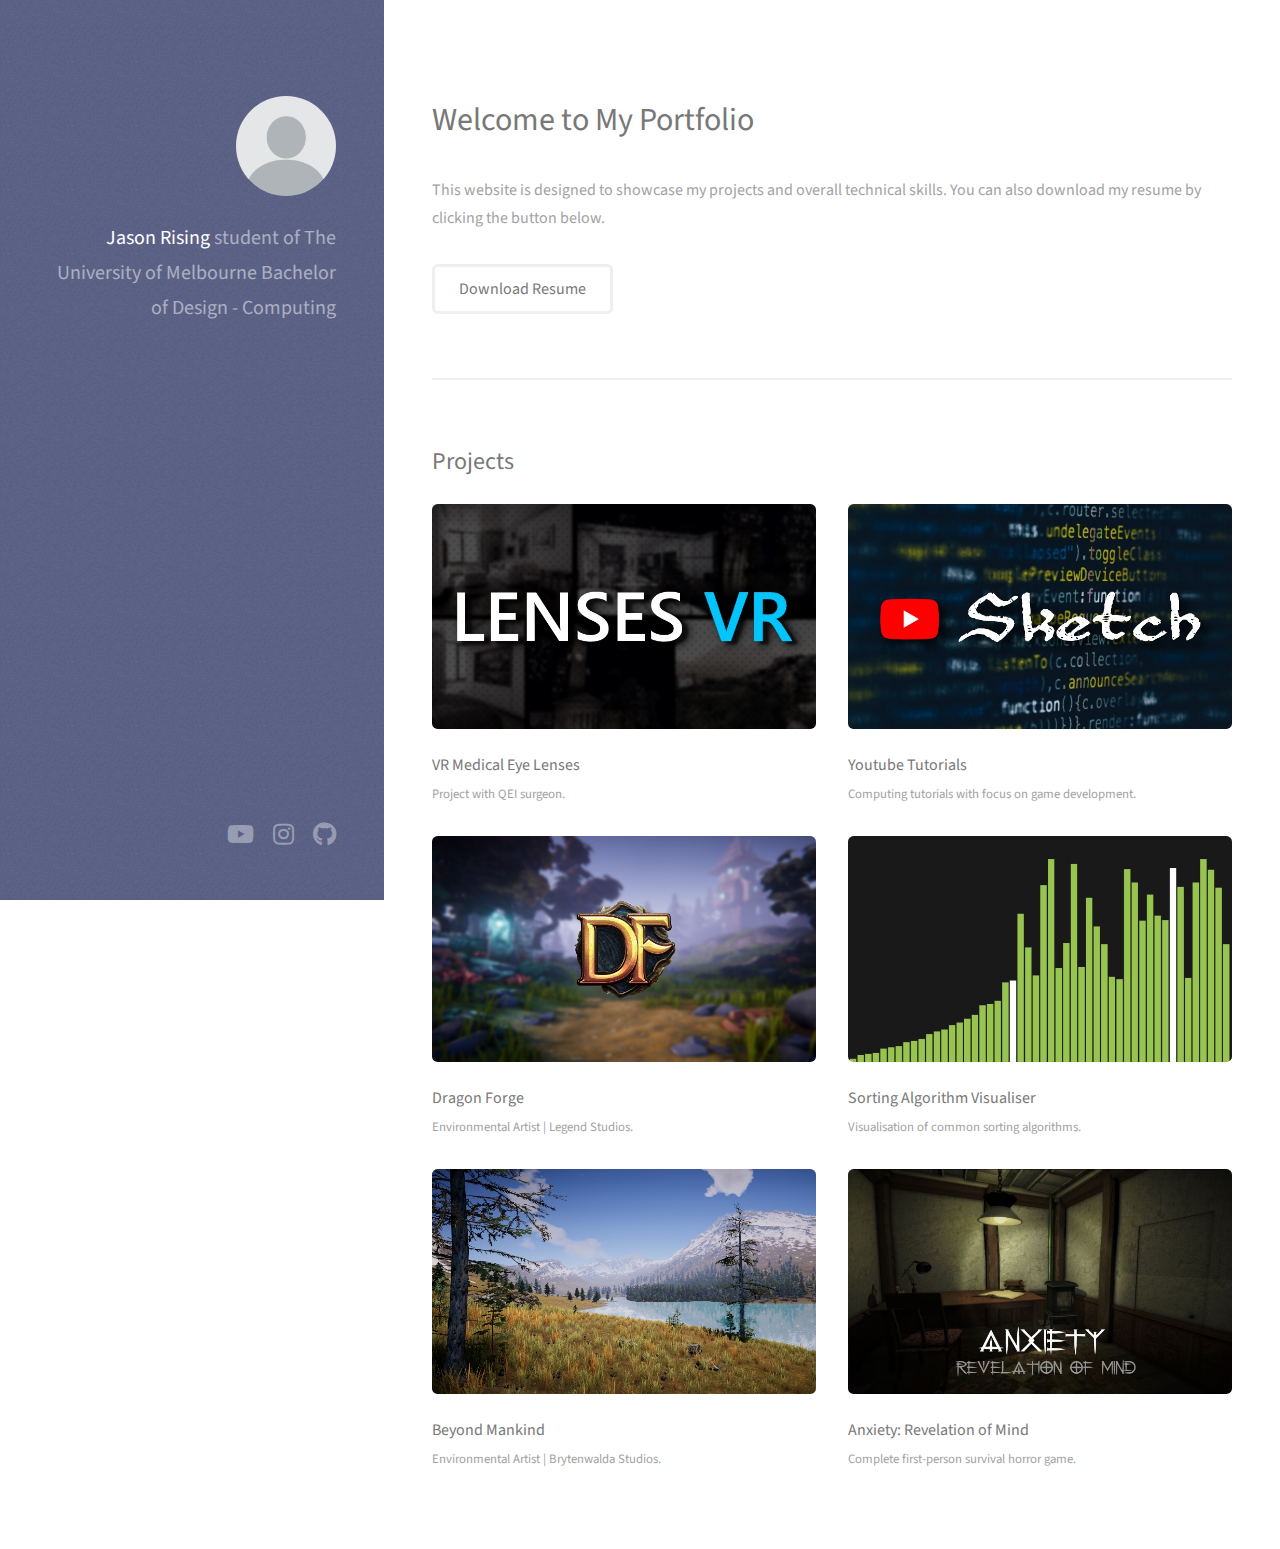
==== index.html @ ed51b679 "first commit" ====
<!DOCTYPE HTML>
<html>
	<head>
		<title>Jason Rising | Home</title>
		<link rel="icon" href="images/icon.png">
		<meta charset="utf-8" />
		<meta name="viewport" content="width=device-width, initial-scale=1, user-scalable=no" />
		<meta name="theme-color" content="#77829e" />
		<link rel="stylesheet" href="assets/css/main.css" />
	</head>
	<body class="is-preload">

		<!-- Header -->
			<header id="header">
				<div class="inner">
					<a href="#" class="image avatar"><img src="images/profile.png" alt="" /></a>
					<h1><strong>Jason Rising</strong> student of<br />
					The University of Melbourne<br />
					Bachelor of Design - Computing</h1>
				</div>
			</header>

		<!-- Main -->
			<div id="main">

				<!-- One -->
					<section id="one">
						<header class="major">
							<h2>Welcome to My Portfolio</h2>
						</header>
						<p>This website is designed to showcase my projects and overall technical skills. You can also download my resume by clicking the button below.</p>
						<ul class="actions">
							<li><a href="#" class="button">Download Resume</a></li>
						</ul>
					</section>

				<!-- Two -->
					<section id="two">
						<h2>Projects</h2>
						<div class="row">
							<article class="col-6 col-12-xsmall work-item">
								<a href="project_vr.html" class="image fit thumb"><img src="images/projects/lenes_vr.jpg" alt="" /></a>
								<h3>VR Medical Eye Lenses</h3>
								<p>Project with QEI surgeon.</p>
							</article>
							<article class="col-6 col-12-xsmall work-item">
								<a href="project_yt.html" class="image fit thumb"><img src="images/projects/yt.jpg" alt="" /></a>
								<h3>Youtube Tutorials</h3>
								<p>Computing tutorials with focus on game development.</p>
							</article>
							<article class="col-6 col-12-xsmall work-item">
								<a href="project_dragonforge.html" class="image fit thumb"><img src="images/projects/dragonForge.jpg" alt="" /></a>
								<h3>Dragon Forge</h3>
								<p>Environmental Artist | Legend Studios.</p>
							</article>
							<article class="col-6 col-12-xsmall work-item">
								<a href="index.html" class="image fit thumb"><img src="images/projects/algorithm_visualisation.jpg" alt="" /></a>
								<h3>Sorting Algorithm Visualiser</h3>
								<p>Visualisation of common sorting algorithms.</p>
							</article>
							<article class="col-6 col-12-xsmall work-item">
								<a href="project_beyondMankind.html" class="image fit thumb"><img src="images/projects/brytenwalda.jpg" alt="" /></a>
								<h3>Beyond Mankind</h3>
								<p>Environmental Artist | Brytenwalda Studios.</p>
							</article>
							<article class="col-6 col-12-xsmall work-item">
								<a href="project_anxiety_game.html" class="image fit thumb"><img src="images/projects/anxiey_game.jpg" alt="" /></a>
								<h3>Anxiety: Revelation of Mind</h3>
								<p>Complete first-person survival horror game.</p>
							</article>
						</div>
					</section>
			</div>

		<!-- Footer -->
			<footer id="footer">
				<div class="inner">
					<ul class="icons">
						<li><a href="https://www.youtube.com/channel/UCGpHnJ3Er16l4urR01OXAkg" class="icon brands fa-youtube"><span class="label">Youtube</span></a></li>
						<li><a href="https://www.instagram.com/sketch343/?hl=en" class="icon brands fa-instagram"><span class="label">Instagram</span></a></li>
						<li><a href="https://github.com/Jason-Rising" class="icon brands fa-github"><span class="label">GitHub</span></a></li>
					</ul>
				</div>
			</footer>

		<!-- Scripts -->
			<script src="assets/js/jquery.min.js"></script>
			<script src="assets/js/jquery.poptrox.min.js"></script>
			<script src="assets/js/browser.min.js"></script>
			<script src="assets/js/breakpoints.min.js"></script>
			<script src="assets/js/util.js"></script>
			<script src="assets/js/main.js"></script>

	</body>
</html>
---- assets/css/main.css ----
@import url("fontawesome-all.min.css");
@import url("https://fonts.googleapis.com/css?family=Source+Sans+Pro:400,400italic");

/*
	Strata by HTML5 UP
	html5up.net | @ajlkn
	Free for personal and commercial use under the CCA 3.0 license (html5up.net/license)
*/

html, body, div, span, applet, object,
iframe, h1, h2, h3, h4, h5, h6, p, blockquote,
pre, a, abbr, acronym, address, big, cite,
code, del, dfn, em, img, ins, kbd, q, s, samp,
small, strike, strong, sub, sup, tt, var, b,
u, i, center, dl, dt, dd, ol, ul, li, fieldset,
form, label, legend, table, caption, tbody,
tfoot, thead, tr, th, td, article, aside,
canvas, details, embed, figure, figcaption,
footer, header, hgroup, menu, nav, output, ruby,
section, summary, time, mark, audio, video {
	margin: 0;
	padding: 0;
	border: 0;
	font-size: 100%;
	font: inherit;
	vertical-align: baseline;}

article, aside, details, figcaption, figure,
footer, header, hgroup, menu, nav, section {
	display: block;}

body {
	line-height: 1;
}

ol, ul {
	list-style: none;
}

blockquote, q {
	quotes: none;
}

	blockquote:before, blockquote:after, q:before, q:after {
		content: '';
		content: none;
	}

table {
	border-collapse: collapse;
	border-spacing: 0;
}

body {
	-webkit-text-size-adjust: none;
}

mark {
	background-color: transparent;
	color: inherit;
}

input::-moz-focus-inner {
	border: 0;
	padding: 0;
}

input, select, textarea {
	-moz-appearance: none;
	-webkit-appearance: none;
	-ms-appearance: none;
	appearance: none;
}

/* Basic */

	html {
		box-sizing: border-box;
	}

	*, *:before, *:after {
		box-sizing: inherit;
	}

	body {
		background: #fff;
	}

		body.is-preload *, body.is-preload *:before, body.is-preload *:after {
			-moz-animation: none !important;
			-webkit-animation: none !important;
			-ms-animation: none !important;
			animation: none !important;
			-moz-transition: none !important;
			-webkit-transition: none !important;
			-ms-transition: none !important;
			transition: none !important;
		}

	body, input, select, textarea {
		color: #a2a2a2;
		font-family: "Source Sans Pro", Helvetica, sans-serif;
		font-size: 16pt;
		font-weight: 400;
		line-height: 1.75em;
	}

	a {
		-moz-transition: color 0.2s ease-in-out, border-color 0.2s ease-in-out;
		-webkit-transition: color 0.2s ease-in-out, border-color 0.2s ease-in-out;
		-ms-transition: color 0.2s ease-in-out, border-color 0.2s ease-in-out;
		transition: color 0.2s ease-in-out, border-color 0.2s ease-in-out;
		border-bottom: dotted 1px;
		color: #49bf9d;
		text-decoration: none;
	}

		a:hover {
			border-bottom-color: transparent;
			color: #49bf9d !important;
			text-decoration: none;
		}

	strong, b {
		color: #787878;
		font-weight: 400;
	}

	em, i {
		font-style: italic;
	}

	p {
		margin: 0 0 2em 0;
	}

	h1, h2, h3, h4, h5, h6 {
		color: #787878;
		font-weight: 400;
		line-height: 1em;
		margin: 0 0 1em 0;
	}

		h1 a, h2 a, h3 a, h4 a, h5 a, h6 a {
			color: inherit;
			text-decoration: none;
		}

	h1 {
		font-size: 2em;
		line-height: 1.5em;
	}

	h2 {
		font-size: 1.5em;
		line-height: 1.5em;
	}

	h3 {
		font-size: 1.25em;
		line-height: 1.5em;
	}

	h4 {
		font-size: 1.1em;
		line-height: 1.5em;
	}

	h5 {
		font-size: 0.9em;
		line-height: 1.5em;
	}

	h6 {
		font-size: 0.7em;
		line-height: 1.5em;
	}

	sub {
		font-size: 0.8em;
		position: relative;
		top: 0.5em;
	}

	sup {
		font-size: 0.8em;
		position: relative;
		top: -0.5em;
	}

	hr {
		border: 0;
		border-bottom: solid 2px #efefef;
		margin: 2em 0;
	}

		hr.major {
			margin: 3em 0;
		}

	blockquote {
		border-left: solid 6px #efefef;
		font-style: italic;
		margin: 0 0 2em 0;
		padding: 0.5em 0 0.5em 1.5em;
	}

	code {
		background: #f7f7f7;
		border-radius: 0.35em;
		border: solid 2px #efefef;
		font-family: "Courier New", monospace;
		font-size: 0.9em;
		margin: 0 0.25em;
		padding: 0.25em 0.65em;
	}

	pre {
		-webkit-overflow-scrolling: touch;
		font-family: "Courier New", monospace;
		font-size: 0.9em;
		margin: 0 0 2em 0;
	}

		pre code {
			display: block;
			line-height: 1.75em;
			padding: 1em 1.5em;
			overflow-x: auto;
		}

	.align-left {
		text-align: left;
	}

	.align-center {
		text-align: center;
	}

	.align-right {
		text-align: right;
	}

/* Container */

	.container {
		margin: 0 auto;
		max-width: calc(100% - 4em);
		width: 100%;
	}

		.container.xsmall {
			width: 25%;
		}

		.container.small {
			width: 50%;
		}

		.container.medium {
			width: 75%;
		}

		.container.large {
			width: 125%;
		}

		.container.xlarge {
			width: 150%;
		}

		.container.max {
			width: 100%;
		}

		@media screen and (max-width: 980px) {

			.container {
				width: 100% !important;
				max-width: 100% !important;
			}

		}

		@media screen and (max-width: 480px) {

			.container {
				max-width: calc(100% - 3em);
			}

		}

/* Row */

	.row {
		display: flex;
		flex-wrap: wrap;
		box-sizing: border-box;
		align-items: stretch;
	}

		.row > * {
			box-sizing: border-box;
		}

		.row.gtr-uniform > * > :last-child {
			margin-bottom: 0;
		}

		.row.aln-left {
			justify-content: flex-start;
		}

		.row.aln-center {
			justify-content: center;
		}

		.row.aln-right {
			justify-content: flex-end;
		}

		.row.aln-top {
			align-items: flex-start;
		}

		.row.aln-middle {
			align-items: center;
		}

		.row.aln-bottom {
			align-items: flex-end;
		}

		.row > .imp {
			order: -1;
		}

		.row > .col-1 {
			width: 8.33333%;
		}

		.row > .off-1 {
			margin-left: 8.33333%;
		}

		.row > .col-2 {
			width: 16.66667%;
		}

		.row > .off-2 {
			margin-left: 16.66667%;
		}

		.row > .col-3 {
			width: 25%;
		}

		.row > .off-3 {
			margin-left: 25%;
		}

		.row > .col-4 {
			width: 33.33333%;
		}

		.row > .off-4 {
			margin-left: 33.33333%;
		}

		.row > .col-5 {
			width: 41.66667%;
		}

		.row > .off-5 {
			margin-left: 41.66667%;
		}

		.row > .col-6 {
			width: 50%;
		}

		.row > .off-6 {
			margin-left: 50%;
		}

		.row > .col-7 {
			width: 58.33333%;
		}

		.row > .off-7 {
			margin-left: 58.33333%;
		}

		.row > .col-8 {
			width: 66.66667%;
		}

		.row > .off-8 {
			margin-left: 66.66667%;
		}

		.row > .col-9 {
			width: 75%;
		}

		.row > .off-9 {
			margin-left: 75%;
		}

		.row > .col-10 {
			width: 83.33333%;
		}

		.row > .off-10 {
			margin-left: 83.33333%;
		}

		.row > .col-11 {
			width: 91.66667%;
		}

		.row > .off-11 {
			margin-left: 91.66667%;
		}

		.row > .col-12 {
			width: 100%;
		}

		.row > .off-12 {
			margin-left: 100%;
		}

		.row.gtr-0 {
			margin-top: 0;
			margin-left: 0em;
		}

			.row.gtr-0 > * {
				padding: 0 0 0 0em;
			}

			.row.gtr-0.gtr-uniform {
				margin-top: 0em;
			}

				.row.gtr-0.gtr-uniform > * {
					padding-top: 0em;
				}

		.row.gtr-25 {
			margin-top: 0;
			margin-left: -0.625em;
		}

			.row.gtr-25 > * {
				padding: 0 0 0 0.625em;
			}

			.row.gtr-25.gtr-uniform {
				margin-top: -0.625em;
			}

				.row.gtr-25.gtr-uniform > * {
					padding-top: 0.625em;
				}

		.row.gtr-50 {
			margin-top: 0;
			margin-left: -1.25em;
		}

			.row.gtr-50 > * {
				padding: 0 0 0 1.25em;
			}

			.row.gtr-50.gtr-uniform {
				margin-top: -1.25em;
			}

				.row.gtr-50.gtr-uniform > * {
					padding-top: 1.25em;
				}

		.row {
			margin-top: 0;
			margin-left: -2.5em;
		}

			.row > * {
				padding: 0 0 0 2.5em;
			}

			.row.gtr-uniform {
				margin-top: -2.5em;
			}

				.row.gtr-uniform > * {
					padding-top: 2.5em;
				}

		.row.gtr-150 {
			margin-top: 0;
			margin-left: -3.75em;
		}

			.row.gtr-150 > * {
				padding: 0 0 0 3.75em;
			}

			.row.gtr-150.gtr-uniform {
				margin-top: -3.75em;
			}

				.row.gtr-150.gtr-uniform > * {
					padding-top: 3.75em;
				}

		.row.gtr-200 {
			margin-top: 0;
			margin-left: -5em;
		}

			.row.gtr-200 > * {
				padding: 0 0 0 5em;
			}

			.row.gtr-200.gtr-uniform {
				margin-top: -5em;
			}

				.row.gtr-200.gtr-uniform > * {
					padding-top: 5em;
				}

		@media screen and (max-width: 1800px) {

			.row {
				display: flex;
				flex-wrap: wrap;
				box-sizing: border-box;
				align-items: stretch;
			}

				.row > * {
					box-sizing: border-box;
				}

				.row.gtr-uniform > * > :last-child {
					margin-bottom: 0;
				}

				.row.aln-left {
					justify-content: flex-start;
				}

				.row.aln-center {
					justify-content: center;
				}

				.row.aln-right {
					justify-content: flex-end;
				}

				.row.aln-top {
					align-items: flex-start;
				}

				.row.aln-middle {
					align-items: center;
				}

				.row.aln-bottom {
					align-items: flex-end;
				}

				.row > .imp-xlarge {
					order: -1;
				}

				.row > .col-1-xlarge {
					width: 8.33333%;
				}

				.row > .off-1-xlarge {
					margin-left: 8.33333%;
				}

				.row > .col-2-xlarge {
					width: 16.66667%;
				}

				.row > .off-2-xlarge {
					margin-left: 16.66667%;
				}

				.row > .col-3-xlarge {
					width: 25%;
				}

				.row > .off-3-xlarge {
					margin-left: 25%;
				}

				.row > .col-4-xlarge {
					width: 33.33333%;
				}

				.row > .off-4-xlarge {
					margin-left: 33.33333%;
				}

				.row > .col-5-xlarge {
					width: 41.66667%;
				}

				.row > .off-5-xlarge {
					margin-left: 41.66667%;
				}

				.row > .col-6-xlarge {
					width: 50%;
				}

				.row > .off-6-xlarge {
					margin-left: 50%;
				}

				.row > .col-7-xlarge {
					width: 58.33333%;
				}

				.row > .off-7-xlarge {
					margin-left: 58.33333%;
				}

				.row > .col-8-xlarge {
					width: 66.66667%;
				}

				.row > .off-8-xlarge {
					margin-left: 66.66667%;
				}

				.row > .col-9-xlarge {
					width: 75%;
				}

				.row > .off-9-xlarge {
					margin-left: 75%;
				}

				.row > .col-10-xlarge {
					width: 83.33333%;
				}

				.row > .off-10-xlarge {
					margin-left: 83.33333%;
				}

				.row > .col-11-xlarge {
					width: 91.66667%;
				}

				.row > .off-11-xlarge {
					margin-left: 91.66667%;
				}

				.row > .col-12-xlarge {
					width: 100%;
				}

				.row > .off-12-xlarge {
					margin-left: 100%;
				}

				.row.gtr-0 {
					margin-top: 0;
					margin-left: 0em;
				}

					.row.gtr-0 > * {
						padding: 0 0 0 0em;
					}

					.row.gtr-0.gtr-uniform {
						margin-top: 0em;
					}

						.row.gtr-0.gtr-uniform > * {
							padding-top: 0em;
						}

				.row.gtr-25 {
					margin-top: 0;
					margin-left: -0.625em;
				}

					.row.gtr-25 > * {
						padding: 0 0 0 0.625em;
					}

					.row.gtr-25.gtr-uniform {
						margin-top: -0.625em;
					}

						.row.gtr-25.gtr-uniform > * {
							padding-top: 0.625em;
						}

				.row.gtr-50 {
					margin-top: 0;
					margin-left: -1.25em;
				}

					.row.gtr-50 > * {
						padding: 0 0 0 1.25em;
					}

					.row.gtr-50.gtr-uniform {
						margin-top: -1.25em;
					}

						.row.gtr-50.gtr-uniform > * {
							padding-top: 1.25em;
						}

				.row {
					margin-top: 0;
					margin-left: -2.5em;
				}

					.row > * {
						padding: 0 0 0 2.5em;
					}

					.row.gtr-uniform {
						margin-top: -2.5em;
					}

						.row.gtr-uniform > * {
							padding-top: 2.5em;
						}

				.row.gtr-150 {
					margin-top: 0;
					margin-left: -3.75em;
				}

					.row.gtr-150 > * {
						padding: 0 0 0 3.75em;
					}

					.row.gtr-150.gtr-uniform {
						margin-top: -3.75em;
					}

						.row.gtr-150.gtr-uniform > * {
							padding-top: 3.75em;
						}

				.row.gtr-200 {
					margin-top: 0;
					margin-left: -5em;
				}

					.row.gtr-200 > * {
						padding: 0 0 0 5em;
					}

					.row.gtr-200.gtr-uniform {
						margin-top: -5em;
					}

						.row.gtr-200.gtr-uniform > * {
							padding-top: 5em;
						}

		}

		@media screen and (max-width: 1280px) {

			.row {
				display: flex;
				flex-wrap: wrap;
				box-sizing: border-box;
				align-items: stretch;
			}

				.row > * {
					box-sizing: border-box;
				}

				.row.gtr-uniform > * > :last-child {
					margin-bottom: 0;
				}

				.row.aln-left {
					justify-content: flex-start;
				}

				.row.aln-center {
					justify-content: center;
				}

				.row.aln-right {
					justify-content: flex-end;
				}

				.row.aln-top {
					align-items: flex-start;
				}

				.row.aln-middle {
					align-items: center;
				}

				.row.aln-bottom {
					align-items: flex-end;
				}

				.row > .imp-large {
					order: -1;
				}

				.row > .col-1-large {
					width: 8.33333%;
				}

				.row > .off-1-large {
					margin-left: 8.33333%;
				}

				.row > .col-2-large {
					width: 16.66667%;
				}

				.row > .off-2-large {
					margin-left: 16.66667%;
				}

				.row > .col-3-large {
					width: 25%;
				}

				.row > .off-3-large {
					margin-left: 25%;
				}

				.row > .col-4-large {
					width: 33.33333%;
				}

				.row > .off-4-large {
					margin-left: 33.33333%;
				}

				.row > .col-5-large {
					width: 41.66667%;
				}

				.row > .off-5-large {
					margin-left: 41.66667%;
				}

				.row > .col-6-large {
					width: 50%;
				}

				.row > .off-6-large {
					margin-left: 50%;
				}

				.row > .col-7-large {
					width: 58.33333%;
				}

				.row > .off-7-large {
					margin-left: 58.33333%;
				}

				.row > .col-8-large {
					width: 66.66667%;
				}

				.row > .off-8-large {
					margin-left: 66.66667%;
				}

				.row > .col-9-large {
					width: 75%;
				}

				.row > .off-9-large {
					margin-left: 75%;
				}

				.row > .col-10-large {
					width: 83.33333%;
				}

				.row > .off-10-large {
					margin-left: 83.33333%;
				}

				.row > .col-11-large {
					width: 91.66667%;
				}

				.row > .off-11-large {
					margin-left: 91.66667%;
				}

				.row > .col-12-large {
					width: 100%;
				}

				.row > .off-12-large {
					margin-left: 100%;
				}

				.row.gtr-0 {
					margin-top: 0;
					margin-left: 0em;
				}

					.row.gtr-0 > * {
						padding: 0 0 0 0em;
					}

					.row.gtr-0.gtr-uniform {
						margin-top: 0em;
					}

						.row.gtr-0.gtr-uniform > * {
							padding-top: 0em;
						}

				.row.gtr-25 {
					margin-top: 0;
					margin-left: -0.5em;
				}

					.row.gtr-25 > * {
						padding: 0 0 0 0.5em;
					}

					.row.gtr-25.gtr-uniform {
						margin-top: -0.5em;
					}

						.row.gtr-25.gtr-uniform > * {
							padding-top: 0.5em;
						}

				.row.gtr-50 {
					margin-top: 0;
					margin-left: -1em;
				}

					.row.gtr-50 > * {
						padding: 0 0 0 1em;
					}

					.row.gtr-50.gtr-uniform {
						margin-top: -1em;
					}

						.row.gtr-50.gtr-uniform > * {
							padding-top: 1em;
						}

				.row {
					margin-top: 0;
					margin-left: -2em;
				}

					.row > * {
						padding: 0 0 0 2em;
					}

					.row.gtr-uniform {
						margin-top: -2em;
					}

						.row.gtr-uniform > * {
							padding-top: 2em;
						}

				.row.gtr-150 {
					margin-top: 0;
					margin-left: -3em;
				}

					.row.gtr-150 > * {
						padding: 0 0 0 3em;
					}

					.row.gtr-150.gtr-uniform {
						margin-top: -3em;
					}

						.row.gtr-150.gtr-uniform > * {
							padding-top: 3em;
						}

				.row.gtr-200 {
					margin-top: 0;
					margin-left: -4em;
				}

					.row.gtr-200 > * {
						padding: 0 0 0 4em;
					}

					.row.gtr-200.gtr-uniform {
						margin-top: -4em;
					}

						.row.gtr-200.gtr-uniform > * {
							padding-top: 4em;
						}

		}

		@media screen and (max-width: 980px) {

			.row {
				display: flex;
				flex-wrap: wrap;
				box-sizing: border-box;
				align-items: stretch;
			}

				.row > * {
					box-sizing: border-box;
				}

				.row.gtr-uniform > * > :last-child {
					margin-bottom: 0;
				}

				.row.aln-left {
					justify-content: flex-start;
				}

				.row.aln-center {
					justify-content: center;
				}

				.row.aln-right {
					justify-content: flex-end;
				}

				.row.aln-top {
					align-items: flex-start;
				}

				.row.aln-middle {
					align-items: center;
				}

				.row.aln-bottom {
					align-items: flex-end;
				}

				.row > .imp-medium {
					order: -1;
				}

				.row > .col-1-medium {
					width: 8.33333%;
				}

				.row > .off-1-medium {
					margin-left: 8.33333%;
				}

				.row > .col-2-medium {
					width: 16.66667%;
				}

				.row > .off-2-medium {
					margin-left: 16.66667%;
				}

				.row > .col-3-medium {
					width: 25%;
				}

				.row > .off-3-medium {
					margin-left: 25%;
				}

				.row > .col-4-medium {
					width: 33.33333%;
				}

				.row > .off-4-medium {
					margin-left: 33.33333%;
				}

				.row > .col-5-medium {
					width: 41.66667%;
				}

				.row > .off-5-medium {
					margin-left: 41.66667%;
				}

				.row > .col-6-medium {
					width: 50%;
				}

				.row > .off-6-medium {
					margin-left: 50%;
				}

				.row > .col-7-medium {
					width: 58.33333%;
				}

				.row > .off-7-medium {
					margin-left: 58.33333%;
				}

				.row > .col-8-medium {
					width: 66.66667%;
				}

				.row > .off-8-medium {
					margin-left: 66.66667%;
				}

				.row > .col-9-medium {
					width: 75%;
				}

				.row > .off-9-medium {
					margin-left: 75%;
				}

				.row > .col-10-medium {
					width: 83.33333%;
				}

				.row > .off-10-medium {
					margin-left: 83.33333%;
				}

				.row > .col-11-medium {
					width: 91.66667%;
				}

				.row > .off-11-medium {
					margin-left: 91.66667%;
				}

				.row > .col-12-medium {
					width: 100%;
				}

				.row > .off-12-medium {
					margin-left: 100%;
				}

				.row.gtr-0 {
					margin-top: 0;
					margin-left: 0em;
				}

					.row.gtr-0 > * {
						padding: 0 0 0 0em;
					}

					.row.gtr-0.gtr-uniform {
						margin-top: 0em;
					}

						.row.gtr-0.gtr-uniform > * {
							padding-top: 0em;
						}

				.row.gtr-25 {
					margin-top: 0;
					margin-left: -0.5em;
				}

					.row.gtr-25 > * {
						padding: 0 0 0 0.5em;
					}

					.row.gtr-25.gtr-uniform {
						margin-top: -0.5em;
					}

						.row.gtr-25.gtr-uniform > * {
							padding-top: 0.5em;
						}

				.row.gtr-50 {
					margin-top: 0;
					margin-left: -1em;
				}

					.row.gtr-50 > * {
						padding: 0 0 0 1em;
					}

					.row.gtr-50.gtr-uniform {
						margin-top: -1em;
					}

						.row.gtr-50.gtr-uniform > * {
							padding-top: 1em;
						}

				.row {
					margin-top: 0;
					margin-left: -2em;
				}

					.row > * {
						padding: 0 0 0 2em;
					}

					.row.gtr-uniform {
						margin-top: -2em;
					}

						.row.gtr-uniform > * {
							padding-top: 2em;
						}

				.row.gtr-150 {
					margin-top: 0;
					margin-left: -3em;
				}

					.row.gtr-150 > * {
						padding: 0 0 0 3em;
					}

					.row.gtr-150.gtr-uniform {
						margin-top: -3em;
					}

						.row.gtr-150.gtr-uniform > * {
							padding-top: 3em;
						}

				.row.gtr-200 {
					margin-top: 0;
					margin-left: -4em;
				}

					.row.gtr-200 > * {
						padding: 0 0 0 4em;
					}

					.row.gtr-200.gtr-uniform {
						margin-top: -4em;
					}

						.row.gtr-200.gtr-uniform > * {
							padding-top: 4em;
						}

		}

		@media screen and (max-width: 736px) {

			.row {
				display: flex;
				flex-wrap: wrap;
				box-sizing: border-box;
				align-items: stretch;
			}

				.row > * {
					box-sizing: border-box;
				}

				.row.gtr-uniform > * > :last-child {
					margin-bottom: 0;
				}

				.row.aln-left {
					justify-content: flex-start;
				}

				.row.aln-center {
					justify-content: center;
				}

				.row.aln-right {
					justify-content: flex-end;
				}

				.row.aln-top {
					align-items: flex-start;
				}

				.row.aln-middle {
					align-items: center;
				}

				.row.aln-bottom {
					align-items: flex-end;
				}

				.row > .imp-small {
					order: -1;
				}

				.row > .col-1-small {
					width: 8.33333%;
				}

				.row > .off-1-small {
					margin-left: 8.33333%;
				}

				.row > .col-2-small {
					width: 16.66667%;
				}

				.row > .off-2-small {
					margin-left: 16.66667%;
				}

				.row > .col-3-small {
					width: 25%;
				}

				.row > .off-3-small {
					margin-left: 25%;
				}

				.row > .col-4-small {
					width: 33.33333%;
				}

				.row > .off-4-small {
					margin-left: 33.33333%;
				}

				.row > .col-5-small {
					width: 41.66667%;
				}

				.row > .off-5-small {
					margin-left: 41.66667%;
				}

				.row > .col-6-small {
					width: 50%;
				}

				.row > .off-6-small {
					margin-left: 50%;
				}

				.row > .col-7-small {
					width: 58.33333%;
				}

				.row > .off-7-small {
					margin-left: 58.33333%;
				}

				.row > .col-8-small {
					width: 66.66667%;
				}

				.row > .off-8-small {
					margin-left: 66.66667%;
				}

				.row > .col-9-small {
					width: 75%;
				}

				.row > .off-9-small {
					margin-left: 75%;
				}

				.row > .col-10-small {
					width: 83.33333%;
				}

				.row > .off-10-small {
					margin-left: 83.33333%;
				}

				.row > .col-11-small {
					width: 91.66667%;
				}

				.row > .off-11-small {
					margin-left: 91.66667%;
				}

				.row > .col-12-small {
					width: 100%;
				}

				.row > .off-12-small {
					margin-left: 100%;
				}

				.row.gtr-0 {
					margin-top: 0;
					margin-left: 0em;
				}

					.row.gtr-0 > * {
						padding: 0 0 0 0em;
					}

					.row.gtr-0.gtr-uniform {
						margin-top: 0em;
					}

						.row.gtr-0.gtr-uniform > * {
							padding-top: 0em;
						}

				.row.gtr-25 {
					margin-top: 0;
					margin-left: -0.375em;
				}

					.row.gtr-25 > * {
						padding: 0 0 0 0.375em;
					}

					.row.gtr-25.gtr-uniform {
						margin-top: -0.375em;
					}

						.row.gtr-25.gtr-uniform > * {
							padding-top: 0.375em;
						}

				.row.gtr-50 {
					margin-top: 0;
					margin-left: -0.75em;
				}

					.row.gtr-50 > * {
						padding: 0 0 0 0.75em;
					}

					.row.gtr-50.gtr-uniform {
						margin-top: -0.75em;
					}

						.row.gtr-50.gtr-uniform > * {
							padding-top: 0.75em;
						}

				.row {
					margin-top: 0;
					margin-left: -1.5em;
				}

					.row > * {
						padding: 0 0 0 1.5em;
					}

					.row.gtr-uniform {
						margin-top: -1.5em;
					}

						.row.gtr-uniform > * {
							padding-top: 1.5em;
						}

				.row.gtr-150 {
					margin-top: 0;
					margin-left: -2.25em;
				}

					.row.gtr-150 > * {
						padding: 0 0 0 2.25em;
					}

					.row.gtr-150.gtr-uniform {
						margin-top: -2.25em;
					}

						.row.gtr-150.gtr-uniform > * {
							padding-top: 2.25em;
						}

				.row.gtr-200 {
					margin-top: 0;
					margin-left: -3em;
				}

					.row.gtr-200 > * {
						padding: 0 0 0 3em;
					}

					.row.gtr-200.gtr-uniform {
						margin-top: -3em;
					}

						.row.gtr-200.gtr-uniform > * {
							padding-top: 3em;
						}

		}

		@media screen and (max-width: 480px) {

			.row {
				display: flex;
				flex-wrap: wrap;
				box-sizing: border-box;
				align-items: stretch;
			}

				.row > * {
					box-sizing: border-box;
				}

				.row.gtr-uniform > * > :last-child {
					margin-bottom: 0;
				}

				.row.aln-left {
					justify-content: flex-start;
				}

				.row.aln-center {
					justify-content: center;
				}

				.row.aln-right {
					justify-content: flex-end;
				}

				.row.aln-top {
					align-items: flex-start;
				}

				.row.aln-middle {
					align-items: center;
				}

				.row.aln-bottom {
					align-items: flex-end;
				}

				.row > .imp-xsmall {
					order: -1;
				}

				.row > .col-1-xsmall {
					width: 8.33333%;
				}

				.row > .off-1-xsmall {
					margin-left: 8.33333%;
				}

				.row > .col-2-xsmall {
					width: 16.66667%;
				}

				.row > .off-2-xsmall {
					margin-left: 16.66667%;
				}

				.row > .col-3-xsmall {
					width: 25%;
				}

				.row > .off-3-xsmall {
					margin-left: 25%;
				}

				.row > .col-4-xsmall {
					width: 33.33333%;
				}

				.row > .off-4-xsmall {
					margin-left: 33.33333%;
				}

				.row > .col-5-xsmall {
					width: 41.66667%;
				}

				.row > .off-5-xsmall {
					margin-left: 41.66667%;
				}

				.row > .col-6-xsmall {
					width: 50%;
				}

				.row > .off-6-xsmall {
					margin-left: 50%;
				}

				.row > .col-7-xsmall {
					width: 58.33333%;
				}

				.row > .off-7-xsmall {
					margin-left: 58.33333%;
				}

				.row > .col-8-xsmall {
					width: 66.66667%;
				}

				.row > .off-8-xsmall {
					margin-left: 66.66667%;
				}

				.row > .col-9-xsmall {
					width: 75%;
				}

				.row > .off-9-xsmall {
					margin-left: 75%;
				}

				.row > .col-10-xsmall {
					width: 83.33333%;
				}

				.row > .off-10-xsmall {
					margin-left: 83.33333%;
				}

				.row > .col-11-xsmall {
					width: 91.66667%;
				}

				.row > .off-11-xsmall {
					margin-left: 91.66667%;
				}

				.row > .col-12-xsmall {
					width: 100%;
				}

				.row > .off-12-xsmall {
					margin-left: 100%;
				}

				.row.gtr-0 {
					margin-top: 0;
					margin-left: 0em;
				}

					.row.gtr-0 > * {
						padding: 0 0 0 0em;
					}

					.row.gtr-0.gtr-uniform {
						margin-top: 0em;
					}

						.row.gtr-0.gtr-uniform > * {
							padding-top: 0em;
						}

				.row.gtr-25 {
					margin-top: 0;
					margin-left: -0.375em;
				}

					.row.gtr-25 > * {
						padding: 0 0 0 0.375em;
					}

					.row.gtr-25.gtr-uniform {
						margin-top: -0.375em;
					}

						.row.gtr-25.gtr-uniform > * {
							padding-top: 0.375em;
						}

				.row.gtr-50 {
					margin-top: 0;
					margin-left: -0.75em;
				}

					.row.gtr-50 > * {
						padding: 0 0 0 0.75em;
					}

					.row.gtr-50.gtr-uniform {
						margin-top: -0.75em;
					}

						.row.gtr-50.gtr-uniform > * {
							padding-top: 0.75em;
						}

				.row {
					margin-top: 0;
					margin-left: -1.5em;
				}

					.row > * {
						padding: 0 0 0 1.5em;
					}

					.row.gtr-uniform {
						margin-top: -1.5em;
					}

						.row.gtr-uniform > * {
							padding-top: 1.5em;
						}

				.row.gtr-150 {
					margin-top: 0;
					margin-left: -2.25em;
				}

					.row.gtr-150 > * {
						padding: 0 0 0 2.25em;
					}

					.row.gtr-150.gtr-uniform {
						margin-top: -2.25em;
					}

						.row.gtr-150.gtr-uniform > * {
							padding-top: 2.25em;
						}

				.row.gtr-200 {
					margin-top: 0;
					margin-left: -3em;
				}

					.row.gtr-200 > * {
						padding: 0 0 0 3em;
					}

					.row.gtr-200.gtr-uniform {
						margin-top: -3em;
					}

						.row.gtr-200.gtr-uniform > * {
							padding-top: 3em;
						}

		}

/* Section/Article */

	section.special, article.special {
		text-align: center;
	}

	header p {
		color: #b2b2b2;
		position: relative;
		margin: 0 0 1.5em 0;
	}

	header h2 + p {
		font-size: 1.25em;
		margin-top: -1em;
		line-height: 1.5em;
	}

	header h3 + p {
		font-size: 1.1em;
		margin-top: -0.8em;
		line-height: 1.5em;
	}

	header h4 + p,
	header h5 + p,
	header h6 + p {
		font-size: 0.9em;
		margin-top: -0.6em;
		line-height: 1.5em;
	}

	header.major h2 {
		font-size: 2em;
	}

/* Form */

	form {
		margin: 0 0 2em 0;
	}

	label {
		color: #787878;
		display: block;
		font-size: 0.9em;
		font-weight: 400;
		margin: 0 0 1em 0;
	}

	input[type="text"],
	input[type="password"],
	input[type="email"],
	select,
	textarea {
		-moz-appearance: none;
		-webkit-appearance: none;
		-ms-appearance: none;
		appearance: none;
		background: #f7f7f7;
		border-radius: 0.35em;
		border: solid 2px transparent;
		color: inherit;
		display: block;
		outline: 0;
		padding: 0 0.75em;
		text-decoration: none;
		width: 100%;
	}

		input[type="text"]:invalid,
		input[type="password"]:invalid,
		input[type="email"]:invalid,
		select:invalid,
		textarea:invalid {
			box-shadow: none;
		}

		input[type="text"]:focus,
		input[type="password"]:focus,
		input[type="email"]:focus,
		select:focus,
		textarea:focus {
			border-color: #49bf9d;
		}

	select {
		background-image: url("data:image/svg+xml;charset=utf8,%3Csvg xmlns='http://www.w3.org/2000/svg' width='40' height='40' preserveAspectRatio='none' viewBox='0 0 40 40'%3E%3Cpath d='M9.4,12.3l10.4,10.4l10.4-10.4c0.2-0.2,0.5-0.4,0.9-0.4c0.3,0,0.6,0.1,0.9,0.4l3.3,3.3c0.2,0.2,0.4,0.5,0.4,0.9 c0,0.4-0.1,0.6-0.4,0.9L20.7,31.9c-0.2,0.2-0.5,0.4-0.9,0.4c-0.3,0-0.6-0.1-0.9-0.4L4.3,17.3c-0.2-0.2-0.4-0.5-0.4-0.9 c0-0.4,0.1-0.6,0.4-0.9l3.3-3.3c0.2-0.2,0.5-0.4,0.9-0.4S9.1,12.1,9.4,12.3z' fill='%23dfdfdf' /%3E%3C/svg%3E");
		background-size: 1.25rem;
		background-repeat: no-repeat;
		background-position: calc(100% - 1rem) center;
		height: 2.75em;
		padding-right: 2.75em;
		text-overflow: ellipsis;
	}

		select option {
			color: #787878;
			background: #fff;
		}

		select:focus::-ms-value {
			background-color: transparent;
		}

		select::-ms-expand {
			display: none;
		}

	input[type="text"],
	input[type="password"],
	input[type="email"],
	select {
		height: 2.75em;
	}

	textarea {
		padding: 0.75em;
	}

	input[type="checkbox"],
	input[type="radio"] {
		-moz-appearance: none;
		-webkit-appearance: none;
		-ms-appearance: none;
		appearance: none;
		display: block;
		float: left;
		margin-right: -2em;
		opacity: 0;
		width: 1em;
		z-index: -1;
	}

		input[type="checkbox"] + label,
		input[type="radio"] + label {
			text-decoration: none;
			color: #a2a2a2;
			cursor: pointer;
			display: inline-block;
			font-size: 1em;
			font-weight: 400;
			padding-left: 2.4em;
			padding-right: 0.75em;
			position: relative;
		}

			input[type="checkbox"] + label:before,
			input[type="radio"] + label:before {
				-moz-osx-font-smoothing: grayscale;
				-webkit-font-smoothing: antialiased;
				display: inline-block;
				font-style: normal;
				font-variant: normal;
				text-rendering: auto;
				line-height: 1;
				text-transform: none !important;
				font-family: 'Font Awesome 5 Free';
				font-weight: 900;
			}

			input[type="checkbox"] + label:before,
			input[type="radio"] + label:before {
				background: #f7f7f7;
				border-radius: 0.35em;
				border: solid 2px transparent;
				content: '';
				display: inline-block;
				font-size: 0.8em;
				height: 2.0625em;
				left: 0;
				line-height: 1.85625em;
				position: absolute;
				text-align: center;
				top: 0;
				width: 2.0625em;
			}

		input[type="checkbox"]:checked + label:before,
		input[type="radio"]:checked + label:before {
			background: #787878;
			border-color: #787878;
			color: #fff;
			content: '\f00c';
		}

		input[type="checkbox"]:focus + label:before,
		input[type="radio"]:focus + label:before {
			border-color: #49bf9d;
		}

	input[type="checkbox"] + label:before {
		border-radius: 0.35em;
	}

	input[type="radio"] + label:before {
		border-radius: 100%;
	}

	::-webkit-input-placeholder {
		color: #b2b2b2 !important;
		opacity: 1.0;
	}

	:-moz-placeholder {
		color: #b2b2b2 !important;
		opacity: 1.0;
	}

	::-moz-placeholder {
		color: #b2b2b2 !important;
		opacity: 1.0;
	}

	:-ms-input-placeholder {
		color: #b2b2b2 !important;
		opacity: 1.0;
	}

/* Box */

	.box {
		border-radius: 0.35em;
		border: solid 2px #efefef;
		margin-bottom: 2em;
		padding: 1.5em;
	}

		.box > :last-child,
		.box > :last-child > :last-child,
		.box > :last-child > :last-child > :last-child {
			margin-bottom: 0;
		}

		.box.alt {
			border: 0;
			border-radius: 0;
			padding: 0;
		}

/* Icon */

	.icon {
		text-decoration: none;
		border-bottom: none;
		position: relative;
	}

		.icon:before {
			-moz-osx-font-smoothing: grayscale;
			-webkit-font-smoothing: antialiased;
			display: inline-block;
			font-style: normal;
			font-variant: normal;
			text-rendering: auto;
			line-height: 1;
			text-transform: none !important;
			font-family: 'Font Awesome 5 Free';
			font-weight: 400;
		}

		.icon > .label {
			display: none;
		}

		.icon:before {
			line-height: inherit;
		}

		.icon.solid:before {
			font-weight: 900;
		}

		.icon.brands:before {
			font-family: 'Font Awesome 5 Brands';
		}

/* Image */

	.image {
		border-radius: 0.35em;
		border: 0;
		display: inline-block;
		position: relative;
	}

		.image:before {
			-moz-transition: opacity 0.2s ease-in-out;
			-webkit-transition: opacity 0.2s ease-in-out;
			-ms-transition: opacity 0.2s ease-in-out;
			transition: opacity 0.2s ease-in-out;
			/* background: url("images/overlay.png"); */
			border-radius: 0.35em;
			content: '';
			display: block;
			height: 100%;
			left: 0;
			opacity: 0.5;
			position: absolute;
			top: 0;
			width: 100%;
		}

		.image.thumb {
			text-align: center;
		}

			.image.thumb:after {
				-moz-transition: opacity 0.2s ease-in-out;
				-webkit-transition: opacity 0.2s ease-in-out;
				-ms-transition: opacity 0.2s ease-in-out;
				transition: opacity 0.2s ease-in-out;
				border-radius: 0.35em;
				border: solid 3px rgba(255, 255, 255, 0.5);
				color: #fff;
				content: 'View';
				display: inline-block;
				font-size: 0.8em;
				font-weight: 400;
				left: 50%;
				line-height: 2.25em;
				margin: -1.25em 0 0 -3em;
				opacity: 0;
				padding: 0 1.5em;
				position: absolute;
				text-align: center;
				text-decoration: none;
				top: 50%;
				white-space: nowrap;
			}

			.image.thumb:hover:after {
				opacity: 1.0;
			}

			.image.thumb:hover:before {
				background: url("images/overlay.png"), url("images/overlay.png");
				opacity: 1.0;
			}

		.image img {
			border-radius: 0.35em;
			display: block;
		}

		.image.left {
			float: left;
			margin: 0 1.5em 1em 0;
			top: 0.25em;
		}

		.image.right {
			float: right;
			margin: 0 0 1em 1.5em;
			top: 0.25em;
		}

		.image.left, .image.right {
			max-width: 40%;
		}

			.image.left img, .image.right img {
				width: 100%;
			}

		.image.fit {
			display: block;
			margin: 0 0 2em 0;
			width: 100%;
		}

			.image.fit img {
				width: 100%;
			}

		.image.avatar {
			border-radius: 100%;
		}

			.image.avatar:before {
				display: none;
			}

			.image.avatar img {
				border-radius: 100%;
				width: 100%;
			}

/* List */

	ol {
		list-style: decimal;
		margin: 0 0 2em 0;
		padding-left: 1.25em;
	}

		ol li {
			padding-left: 0.25em;
		}

	ul {
		list-style: disc;
		margin: 0 0 2em 0;
		padding-left: 1em;
	}

		ul li {
			padding-left: 0.5em;
		}

		ul.alt {
			list-style: none;
			padding-left: 0;
		}

			ul.alt li {
				border-top: solid 2px #efefef;
				padding: 0.5em 0;
			}

				ul.alt li:first-child {
					border-top: 0;
					padding-top: 0;
				}

	dl {
		margin: 0 0 2em 0;
	}

/* Icons */

	ul.icons {
		cursor: default;
		list-style: none;
		padding-left: 0;
	}

		ul.icons li {
			display: inline-block;
			padding: 0 1em 0 0;
		}

			ul.icons li:last-child {
				padding-right: 0;
			}

			ul.icons li .icon:before {
				font-size: 1.5em;
			}

/* Labeled Icons */

	ul.labeled-icons {
		list-style: none;
		padding: 0;
	}

		ul.labeled-icons li {
			line-height: 1.75em;
			margin: 1.5em 0 0 0;
			padding-left: 2.25em;
			position: relative;
		}

			ul.labeled-icons li:first-child {
				margin-top: 0;
			}

			ul.labeled-icons li a {
				color: inherit;
			}

			ul.labeled-icons li h3 {
				color: #b2b2b2;
				left: 0;
				position: absolute;
				text-align: center;
				top: 0;
				width: 1em;
			}

/* Actions */

	ul.actions {
		display: -moz-flex;
		display: -webkit-flex;
		display: -ms-flex;
		display: flex;
		cursor: default;
		list-style: none;
		margin-left: -1em;
		padding-left: 0;
	}

		ul.actions li {
			padding: 0 0 0 1em;
			vertical-align: middle;
		}

		ul.actions.special {
			-moz-justify-content: center;
			-webkit-justify-content: center;
			-ms-justify-content: center;
			justify-content: center;
			width: 100%;
			margin-left: 0;
		}

			ul.actions.special li:first-child {
				padding-left: 0;
			}

		ul.actions.stacked {
			-moz-flex-direction: column;
			-webkit-flex-direction: column;
			-ms-flex-direction: column;
			flex-direction: column;
			margin-left: 0;
		}

			ul.actions.stacked li {
				padding: 1.3em 0 0 0;
			}

				ul.actions.stacked li:first-child {
					padding-top: 0;
				}

		ul.actions.fit {
			width: calc(100% + 1em);
		}

			ul.actions.fit li {
				-moz-flex-grow: 1;
				-webkit-flex-grow: 1;
				-ms-flex-grow: 1;
				flex-grow: 1;
				-moz-flex-shrink: 1;
				-webkit-flex-shrink: 1;
				-ms-flex-shrink: 1;
				flex-shrink: 1;
				width: 100%;
			}

				ul.actions.fit li > * {
					width: 100%;
				}

			ul.actions.fit.stacked {
				width: 100%;
			}

		@media screen and (max-width: 480px) {

			ul.actions:not(.fixed) {
				-moz-flex-direction: column;
				-webkit-flex-direction: column;
				-ms-flex-direction: column;
				flex-direction: column;
				margin-left: 0;
				width: 100% !important;
			}

				ul.actions:not(.fixed) li {
					-moz-flex-grow: 1;
					-webkit-flex-grow: 1;
					-ms-flex-grow: 1;
					flex-grow: 1;
					-moz-flex-shrink: 1;
					-webkit-flex-shrink: 1;
					-ms-flex-shrink: 1;
					flex-shrink: 1;
					padding: 1em 0 0 0;
					text-align: center;
					width: 100%;
				}

					ul.actions:not(.fixed) li > * {
						width: 100%;
					}

					ul.actions:not(.fixed) li:first-child {
						padding-top: 0;
					}

					ul.actions:not(.fixed) li input[type="submit"],
					ul.actions:not(.fixed) li input[type="reset"],
					ul.actions:not(.fixed) li input[type="button"],
					ul.actions:not(.fixed) li button,
					ul.actions:not(.fixed) li .button {
						width: 100%;
					}

						ul.actions:not(.fixed) li input[type="submit"].icon:before,
						ul.actions:not(.fixed) li input[type="reset"].icon:before,
						ul.actions:not(.fixed) li input[type="button"].icon:before,
						ul.actions:not(.fixed) li button.icon:before,
						ul.actions:not(.fixed) li .button.icon:before {
							margin-left: -0.5em;
						}

		}

/* Table */

	.table-wrapper {
		-webkit-overflow-scrolling: touch;
		overflow-x: auto;
	}

	table {
		margin: 0 0 2em 0;
		width: 100%;
	}

		table tbody tr {
			border: solid 1px #efefef;
			border-left: 0;
			border-right: 0;
		}

			table tbody tr:nth-child(2n + 1) {
				background-color: #f7f7f7;
			}

		table td {
			padding: 0.75em 0.75em;
		}

		table th {
			color: #787878;
			font-size: 0.9em;
			font-weight: 400;
			padding: 0 0.75em 0.75em 0.75em;
			text-align: left;
		}

		table thead {
			border-bottom: solid 2px #efefef;
		}

		table tfoot {
			border-top: solid 2px #efefef;
		}

		table.alt {
			border-collapse: separate;
		}

			table.alt tbody tr td {
				border: solid 2px #efefef;
				border-left-width: 0;
				border-top-width: 0;
			}

				table.alt tbody tr td:first-child {
					border-left-width: 2px;
				}

			table.alt tbody tr:first-child td {
				border-top-width: 2px;
			}

			table.alt thead {
				border-bottom: 0;
			}

			table.alt tfoot {
				border-top: 0;
			}

/* Button */

	input[type="submit"],
	input[type="reset"],
	input[type="button"],
	.button {
		-moz-appearance: none;
		-webkit-appearance: none;
		-ms-appearance: none;
		appearance: none;
		-moz-transition: background-color 0.2s ease-in-out, color 0.2s ease-in-out, border-color 0.2s ease-in-out;
		-webkit-transition: background-color 0.2s ease-in-out, color 0.2s ease-in-out, border-color 0.2s ease-in-out;
		-ms-transition: background-color 0.2s ease-in-out, color 0.2s ease-in-out, border-color 0.2s ease-in-out;
		transition: background-color 0.2s ease-in-out, color 0.2s ease-in-out, border-color 0.2s ease-in-out;
		background-color: transparent;
		border-radius: 0.35em;
		border: solid 3px #efefef;
		color: #787878 !important;
		cursor: pointer;
		display: inline-block;
		font-weight: 400;
		height: 3.15em;
		height: calc(2.75em + 6px);
		line-height: 2.75em;
		min-width: 10em;
		padding: 0 1.5em;
		text-align: center;
		text-decoration: none;
		white-space: nowrap;
	}

		input[type="submit"]:hover,
		input[type="reset"]:hover,
		input[type="button"]:hover,
		.button:hover {
			border-color: #49bf9d;
			color: #49bf9d !important;
		}

		input[type="submit"]:active,
		input[type="reset"]:active,
		input[type="button"]:active,
		.button:active {
			background-color: rgba(73, 191, 157, 0.1);
			border-color: #49bf9d;
			color: #49bf9d !important;
		}

		input[type="submit"].icon,
		input[type="reset"].icon,
		input[type="button"].icon,
		.button.icon {
			padding-left: 1.35em;
		}

			input[type="submit"].icon:before,
			input[type="reset"].icon:before,
			input[type="button"].icon:before,
			.button.icon:before {
				margin-right: 0.5em;
			}

		input[type="submit"].fit,
		input[type="reset"].fit,
		input[type="button"].fit,
		.button.fit {
			min-width: 0;
			width: 100%;
		}

		input[type="submit"].small,
		input[type="reset"].small,
		input[type="button"].small,
		.button.small {
			font-size: 0.8em;
		}

		input[type="submit"].large,
		input[type="reset"].large,
		input[type="button"].large,
		.button.large {
			font-size: 1.35em;
		}

		input[type="submit"].primary,
		input[type="reset"].primary,
		input[type="button"].primary,
		.button.primary {
			background-color: #49bf9d;
			border-color: #49bf9d;
			color: #ffffff !important;
		}

			input[type="submit"].primary:hover,
			input[type="reset"].primary:hover,
			input[type="button"].primary:hover,
			.button.primary:hover {
				background-color: #5cc6a7;
				border-color: #5cc6a7;
			}

			input[type="submit"].primary:active,
			input[type="reset"].primary:active,
			input[type="button"].primary:active,
			.button.primary:active {
				background-color: #3eb08f;
				border-color: #3eb08f;
			}

		input[type="submit"].disabled, input[type="submit"]:disabled,
		input[type="reset"].disabled,
		input[type="reset"]:disabled,
		input[type="button"].disabled,
		input[type="button"]:disabled,
		.button.disabled,
		.button:disabled {
			background-color: #e7e7e7 !important;
			border-color: #e7e7e7 !important;
			color: #b2b2b2 !important;
			cursor: default;
		}

/* Work Item */

	.work-item {
		margin: 0 0 2em 0;
	}

		.work-item .image {
			margin: 0 0 1.5em 0;
		}

		.work-item h3 {
			font-size: 1em;
			margin: 0 0 0.5em 0;
		}

		.work-item p {
			font-size: 0.8em;
			line-height: 1.5em;
			margin: 0;
		}

/* Header */

	#header {
		display: -moz-flex;
		display: -webkit-flex;
		display: -ms-flex;
		display: flex;
		-moz-flex-direction: column;
		-webkit-flex-direction: column;
		-ms-flex-direction: column;
		flex-direction: column;
		-moz-align-items: -moz-flex-end;
		-webkit-align-items: -webkit-flex-end;
		-ms-align-items: -ms-flex-end;
		align-items: flex-end;
		-moz-justify-content: space-between;
		-webkit-justify-content: space-between;
		-ms-justify-content: space-between;
		justify-content: space-between;
		background-color: #7f8ac7;
		background-attachment: scroll,								scroll;
		background-image: url("images/overlay.png"), url("../../images/bg.png");
		background-position: top left,							top left;
		background-repeat: repeat,								no-repeat;
		background-size: cover,								fill; /*orignal 250%*/
		color: rgba(255, 255, 255, 0.5);
		height: 100%;
		left: 0;
		padding: 8em 4em;
		position: fixed;
		text-align: right;
		top: 0;
		width: 35%;
	}

		#header > * {
			-moz-flex-shrink: 0;
			-webkit-flex-shrink: 0;
			-ms-flex-shrink: 0;
			flex-shrink: 0;
			width: 100%;
		}

		#header > .inner {
			-moz-flex-grow: 1;
			-webkit-flex-grow: 1;
			-ms-flex-grow: 1;
			flex-grow: 1;
			margin: 0 0 2em 0;
		}

		#header strong, #header b {
			color: #ffffff;
		}

		#header h2, #header h3, #header h4, #header h5, #header h6 {
			color: #ffffff;
		}

		#header h1 {
			color: rgba(255, 255, 255, 0.5);
			font-size: 1.35em;
			line-height: 1.75em;
			margin: 0;
		}

		#header .image.avatar {
			margin: 0 0 1em 0;
			width: 6.25em;
		}

/* Footer */

	#footer .icons {
		margin: 1em 0 0 0;
	}

		#footer .icons a {
			color: rgba(255, 255, 255, 0.4);
		}

	#footer .copyright {
		color: rgba(255, 255, 255, 0.4);
		font-size: 0.8em;
		list-style: none;
		margin: 1em 0 0 0;
		padding: 0;
	}

		#footer .copyright li {
			border-left: solid 1px rgba(255, 255, 255, 0.25);
			display: inline-block;
			line-height: 1em;
			margin-left: 0.75em;
			padding-left: 0.75em;
		}

			#footer .copyright li:first-child {
				border-left: 0;
				margin-left: 0;
				padding-left: 0;
			}

			#footer .copyright li a {
				color: inherit;
			}

/* Main */

	#main {
		margin-left: 35%;
		max-width: 54em;
		padding: 8em 4em 4em 4em;
		width: calc(100% - 35%);
	}

		#main > section {
			border-top: solid 2px #efefef;
			margin: 4em 0 0 0;
			padding: 4em 0 0 0;
		}

			#main > section:first-child {
				border-top: 0;
				margin-top: 0;
				padding-top: 0;
			}

/* Poptrox */

	@-moz-keyframes spin {
		0% {
			-moz-transform: rotate(0deg);
			-webkit-transform: rotate(0deg);
			-ms-transform: rotate(0deg);
			transform: rotate(0deg);
		}

		100% {
			-moz-transform: rotate(360deg);
			-webkit-transform: rotate(360deg);
			-ms-transform: rotate(360deg);
			transform: rotate(360deg);
		}
	}

	@-webkit-keyframes spin {
		0% {
			-moz-transform: rotate(0deg);
			-webkit-transform: rotate(0deg);
			-ms-transform: rotate(0deg);
			transform: rotate(0deg);
		}

		100% {
			-moz-transform: rotate(360deg);
			-webkit-transform: rotate(360deg);
			-ms-transform: rotate(360deg);
			transform: rotate(360deg);
		}
	}

	@-ms-keyframes spin {
		0% {
			-moz-transform: rotate(0deg);
			-webkit-transform: rotate(0deg);
			-ms-transform: rotate(0deg);
			transform: rotate(0deg);
		}

		100% {
			-moz-transform: rotate(360deg);
			-webkit-transform: rotate(360deg);
			-ms-transform: rotate(360deg);
			transform: rotate(360deg);
		}
	}

	@keyframes spin {
		0% {
			-moz-transform: rotate(0deg);
			-webkit-transform: rotate(0deg);
			-ms-transform: rotate(0deg);
			transform: rotate(0deg);
		}

		100% {
			-moz-transform: rotate(360deg);
			-webkit-transform: rotate(360deg);
			-ms-transform: rotate(360deg);
			transform: rotate(360deg);
		}
	}

	.poptrox-popup {
		-moz-box-sizing: content-box;
		-webkit-box-sizing: content-box;
		-ms-box-sizing: content-box;
		box-sizing: content-box;
		-webkit-tap-highlight-color: rgba(255, 255, 255, 0);
		background: #fff;
		border-radius: 0.35em;
		box-shadow: 0 0.1em 0.15em 0 rgba(0, 0, 0, 0.15);
		overflow: hidden;
		padding-bottom: 3em;
	}

		.poptrox-popup .loader {
			text-decoration: none;
			-moz-animation: spin 1s linear infinite;
			-webkit-animation: spin 1s linear infinite;
			-ms-animation: spin 1s linear infinite;
			animation: spin 1s linear infinite;
			font-size: 1.5em;
			height: 1em;
			left: 50%;
			line-height: 1em;
			margin: -0.5em 0 0 -0.5em;
			position: absolute;
			top: 50%;
			width: 1em;
		}

			.poptrox-popup .loader:before {
				-moz-osx-font-smoothing: grayscale;
				-webkit-font-smoothing: antialiased;
				display: inline-block;
				font-style: normal;
				font-variant: normal;
				text-rendering: auto;
				line-height: 1;
				text-transform: none !important;
				font-family: 'Font Awesome 5 Free';
				font-weight: 900;
			}

			.poptrox-popup .loader:before {
				content: '\f1ce';
			}

		.poptrox-popup .caption {
			background: #fff;
			bottom: 0;
			cursor: default;
			font-size: 0.9em;
			height: 3em;
			left: 0;
			line-height: 2.8em;
			position: absolute;
			text-align: center;
			width: 100%;
			z-index: 1;
		}

		.poptrox-popup .nav-next,
		.poptrox-popup .nav-previous {
			text-decoration: none;
			-moz-transition: opacity 0.2s ease-in-out;
			-webkit-transition: opacity 0.2s ease-in-out;
			-ms-transition: opacity 0.2s ease-in-out;
			transition: opacity 0.2s ease-in-out;
			-webkit-tap-highlight-color: rgba(255, 255, 255, 0);
			background: rgba(0, 0, 0, 0.01);
			cursor: pointer;
			height: 100%;
			opacity: 0;
			position: absolute;
			top: 0;
			width: 50%;
		}

			.poptrox-popup .nav-next:before,
			.poptrox-popup .nav-previous:before {
				-moz-osx-font-smoothing: grayscale;
				-webkit-font-smoothing: antialiased;
				display: inline-block;
				font-style: normal;
				font-variant: normal;
				text-rendering: auto;
				line-height: 1;
				text-transform: none !important;
				font-family: 'Font Awesome 5 Free';
				font-weight: 900;
			}

			.poptrox-popup .nav-next:before,
			.poptrox-popup .nav-previous:before {
				color: #fff;
				font-size: 2.5em;
				height: 1em;
				line-height: 1em;
				margin-top: -0.75em;
				position: absolute;
				text-align: center;
				top: 50%;
				width: 1.5em;
			}

		.poptrox-popup .nav-next {
			right: 0;
		}

			.poptrox-popup .nav-next:before {
				content: '\f105';
				right: 0;
			}

		.poptrox-popup .nav-previous {
			left: 0;
		}

			.poptrox-popup .nav-previous:before {
				content: '\f104';
				left: 0;
			}

		.poptrox-popup .closer {
			text-decoration: none;
			-moz-transition: opacity 0.2s ease-in-out;
			-webkit-transition: opacity 0.2s ease-in-out;
			-ms-transition: opacity 0.2s ease-in-out;
			transition: opacity 0.2s ease-in-out;
			-webkit-tap-highlight-color: rgba(255, 255, 255, 0);
			color: #fff;
			height: 4em;
			line-height: 4em;
			opacity: 0;
			position: absolute;
			right: 0;
			text-align: center;
			top: 0;
			width: 4em;
			z-index: 2;
		}

			.poptrox-popup .closer:before {
				-moz-osx-font-smoothing: grayscale;
				-webkit-font-smoothing: antialiased;
				display: inline-block;
				font-style: normal;
				font-variant: normal;
				text-rendering: auto;
				line-height: 1;
				text-transform: none !important;
				font-family: 'Font Awesome 5 Free';
				font-weight: 900;
			}

			.poptrox-popup .closer:before {
				-moz-box-sizing: content-box;
				-webkit-box-sizing: content-box;
				-ms-box-sizing: content-box;
				box-sizing: content-box;
				border-radius: 100%;
				border: solid 3px rgba(255, 255, 255, 0.5);
				content: '\f00d';
				display: block;
				font-size: 1em;
				height: 1.75em;
				left: 50%;
				line-height: 1.75em;
				margin: -0.875em 0 0 -0.875em;
				position: absolute;
				top: 50%;
				width: 1.75em;
			}

		.poptrox-popup:hover .nav-next,
		.poptrox-popup:hover .nav-previous {
			opacity: 0.5;
		}

			.poptrox-popup:hover .nav-next:hover,
			.poptrox-popup:hover .nav-previous:hover {
				opacity: 1.0;
			}

		.poptrox-popup:hover .closer {
			opacity: 0.5;
		}

			.poptrox-popup:hover .closer:hover {
				opacity: 1.0;
			}

/* Touch */

	body.is-touch .image.thumb:before {
		opacity: 0.5 !important;
	}

	body.is-touch .image.thumb:after {
		display: none !important;
	}

	body.is-touch #header {
		background-attachment: scroll;
		background-size: auto, cover;
	}

	body.is-touch .poptrox-popup .nav-next,
	body.is-touch .poptrox-popup .nav-previous,
	body.is-touch .poptrox-popup .closer {
		opacity: 1.0 !important;
	}

/* XLarge */

	@media screen and (max-width: 1800px) {

		/* Basic */

			body, input, select, textarea {
				font-size: 12pt;
			}

	}

/* Large */

	@media screen and (max-width: 1280px) {

		/* Header */

			#header {
				padding: 6em 3em 3em 3em;
				width: 30%;
			}

				#header h1 {
					font-size: 1.25em;
				}

					#header h1 br {
						display: none;
					}

				#header > .inner {
					margin-bottom: 0;
				}

		/* Footer */

			#footer .copyright li {
				border-left-width: 0;
				display: block;
				line-height: 2.25em;
				margin-left: 0;
				padding-left: 0;
			}

		/* Main */

			#main {
				margin-left: 30%;
				max-width: none;
				padding: 6em 3em 3em 3em;
				width: calc(100% - 30%);
			}

	}

/* Medium */

	@media screen and (max-width: 980px) {

		/* Basic */

			h1 br, h2 br, h3 br, h4 br, h5 br, h6 br {
				display: none;
			}

		/* List */

			ul.icons li .icon {
				font-size: 1.25em;
			}

		/* Header */

			#header {
				background-attachment: scroll;
				background-position: top left, center center;
				background-size: auto,		cover;
				left: auto;
				padding: 6em 4em;
				position: relative;
				text-align: center;
				top: auto;
				width: 100%;
				display: block;
			}

				#header h1 {
					font-size: 1.75em;
				}

					#header h1 br {
						display: inline;
					}

		/* Footer */

			#footer {
				background-attachment: scroll;
				background-color: #1f1815;
				background-image: url("images/overlay.png"), url("../../images/docklands.jpg");
				background-position: top left,						center;
				background-repeat: repeat,							no-repeat;
				background-size: auto,							300%;
				bottom: auto;
				left: auto;
				padding: 4em 4em 6em 4em;
				position: relative;
				text-align: center;
				width: 100%;
			}

				#footer .icons {
					margin: 0 0 1em 0;
				}

				#footer .copyright {
					margin: 0 0 1em 0;
				}

					#footer .copyright li {
						border-left-width: 1px;
						display: inline-block;
						line-height: 1em;
						margin-left: 0.75em;
						padding-left: 0.75em;
					}

		/* Main */

			#main {
				margin: 0;
				padding: 6em 4em;
				width: 100%;
			}

	}

/* Small */

	@media screen and (max-width: 736px) {

		/* Basic */

			h1 {
				font-size: 1.5em;
			}

			h2 {
				font-size: 1.2em;
			}

			h3 {
				font-size: 1em;
			}

		/* Section/Article */

			section.special, article.special {
				text-align: center;
			}

			header.major h2 {
				font-size: 1.35em;
			}

		/* List */

			ul.labeled-icons li {
				padding-left: 2em;
			}

				ul.labeled-icons li h3 {
					line-height: 1.75em;
				}

		/* Header */

			#header {
				padding: 2.25em 1.5em;
			}

				#header h1 {
					font-size: 1.35em;
				}

		/* Footer */

			#footer {
				padding: 2.25em 1.5em;
			}

		/* Main */

			#main {
				padding: 2.25em 1.5em 0.25em 1.5em;
			}

				#main > section {
					margin: 2.25em 0 0 0;
					padding: 2.25em 0 0 0;
				}

		/* Poptrox */

			.poptrox-popup {
				border-radius: 0;
			}

				.poptrox-popup .nav-next:before,
				.poptrox-popup .nav-previous:before {
					margin-top: -1em;
				}

	}

/* XSmall */

	@media screen and (max-width: 480px) {

		/* Header */

			#header {
				padding: 4.5em 1.5em;
			}

				#header h1 br {
					display: none;
				}

		/* Footer */

			#footer .copyright li {
				border-left-width: 0;
				display: block;
				line-height: 2.25em;
				margin-left: 0;
				padding-left: 0;
			}

	}

/*	Custom	*/

#topright {
	position: absolute;
	display: block;
	text-decoration: none;
	padding: 0;
	margin: 0;
	top: 5px;
	right: 70px;
}

#topright .btn-back{
	position: absolute;
	border-bottom: none;
	color: #e6e6e6;
	outline: black;
}

/*	Header-Project	*/
#header-project {
	display: flex; 
	overflow: hidden;
	padding: 250px 50px;
	background-color: #dbdbdb;
	background-position: center center;
	background-repeat: no-repeat;
	background-size: cover; 
	
}

@media screen and (max-width: 1024px) {

	#header-project {
		padding: 15% 50px;
	}
}


/* Main-Project */

#main-project {
	padding: 10% 10% 10% 10%;
}

	#main-project > section {
		border-top: solid 2px #efefef;
		margin: 4em 0 0 0;
		padding: 4em 0 0 0;
	}

		#main-project > section:first-child {
			border-top: 0;
			margin-top: 0;
			padding-top: 0;
		}

.grid{
	display: grid;
	grid-template-columns: 1fr 1fr;

}

@media screen and (max-width: 480px) {

	.grid{
		grid-template-columns: 1fr;	
	}
}

.iframe-container {
	overflow: hidden;
	padding-top: 56.25%;
	position: relative;
  }

.iframe-container iframe {
	padding: 5%;
	border: 0;
	height: 100%;
	left: 0;
	position: absolute;
	top: 0;
	width: 100%;
 }


.link{
	font-weight: bold;
	border-bottom: none;
	color: rgb(103, 112, 155);
}


.itchio-link{
	width: 550px;
	height: 165px;

}
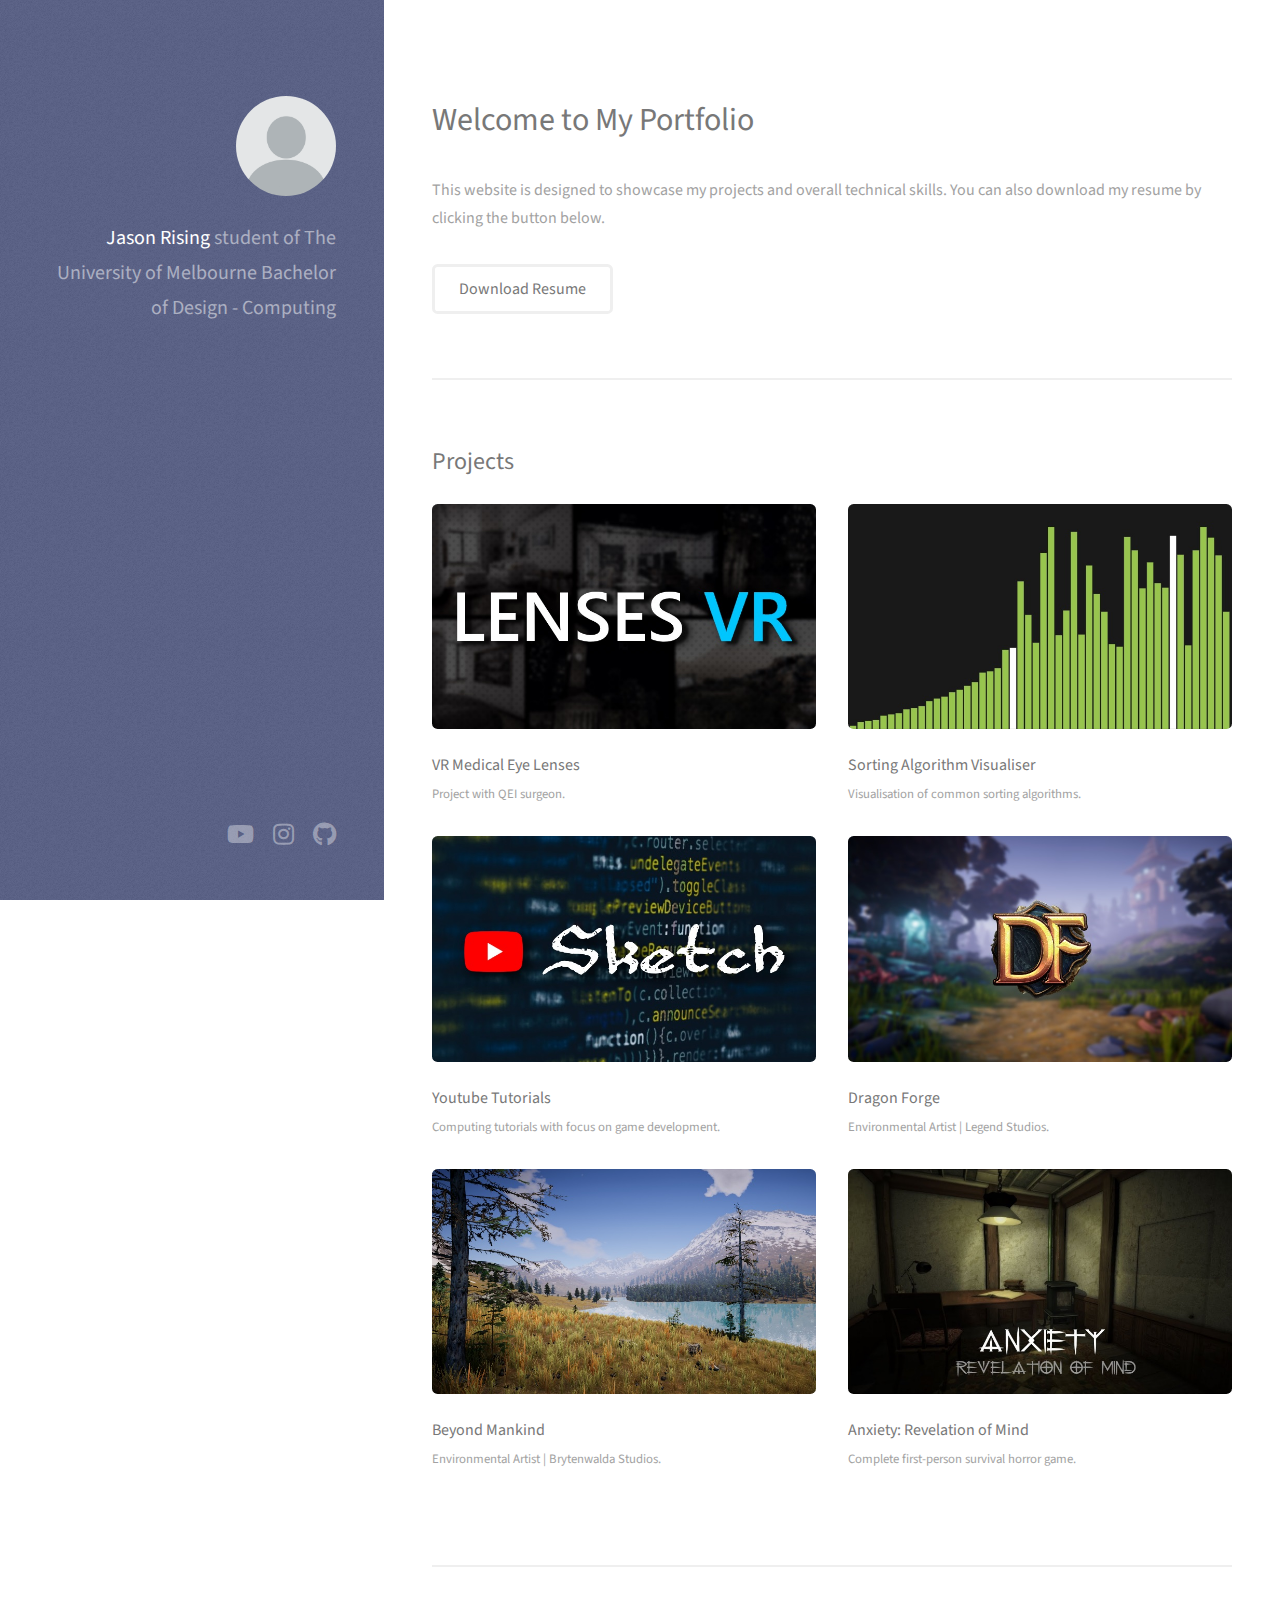
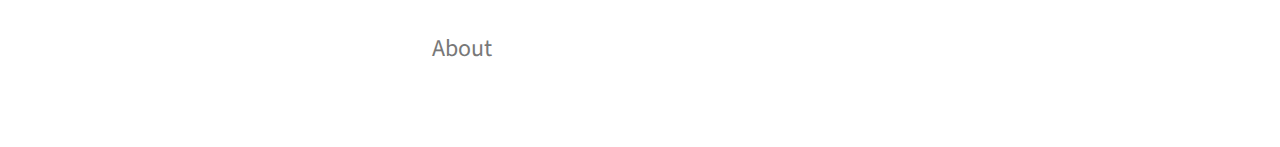
==== commit 7d449d77: "Added sorting visualiser page. Added about section with smooth scroll" ====
--- a/index.html
+++ b/index.html
@@ -13,7 +13,7 @@
 		<!-- Header -->
 			<header id="header">
 				<div class="inner">
-					<a href="#" class="image avatar"><img src="images/profile.png" alt="" /></a>
+					<a href="#three" class="image avatar"><img src="images/profile.png" alt="" /></a>
 					<h1><strong>Jason Rising</strong> student of<br />
 					The University of Melbourne<br />
 					Bachelor of Design - Computing</h1>
@@ -44,6 +44,11 @@
 								<p>Project with QEI surgeon.</p>
 							</article>
 							<article class="col-6 col-12-xsmall work-item">
+								<a href="project_sorting_visualiser.html" class="image fit thumb"><img src="images/projects/algorithm_visualisation.jpg" alt="" /></a>
+								<h3>Sorting Algorithm Visualiser</h3>
+								<p>Visualisation of common sorting algorithms.</p>
+							</article>
+							<article class="col-6 col-12-xsmall work-item">
 								<a href="project_yt.html" class="image fit thumb"><img src="images/projects/yt.jpg" alt="" /></a>
 								<h3>Youtube Tutorials</h3>
 								<p>Computing tutorials with focus on game development.</p>
@@ -52,11 +57,6 @@
 								<a href="project_dragonforge.html" class="image fit thumb"><img src="images/projects/dragonForge.jpg" alt="" /></a>
 								<h3>Dragon Forge</h3>
 								<p>Environmental Artist | Legend Studios.</p>
-							</article>
-							<article class="col-6 col-12-xsmall work-item">
-								<a href="index.html" class="image fit thumb"><img src="images/projects/algorithm_visualisation.jpg" alt="" /></a>
-								<h3>Sorting Algorithm Visualiser</h3>
-								<p>Visualisation of common sorting algorithms.</p>
 							</article>
 							<article class="col-6 col-12-xsmall work-item">
 								<a href="project_beyondMankind.html" class="image fit thumb"><img src="images/projects/brytenwalda.jpg" alt="" /></a>
@@ -70,6 +70,12 @@
 							</article>
 						</div>
 					</section>
+
+					<section id="three">
+						<h2>About</h2>
+						<p> </p>
+					</section>
+
 			</div>
 
 		<!-- Footer -->
--- a/assets/css/main.css
+++ b/assets/css/main.css
@@ -23,8 +23,9 @@
 	border: 0;
 	font-size: 100%;
 	font: inherit;
-	vertical-align: baseline;}
-
+	vertical-align: baseline;
+	scroll-behavior: smooth;
+}
 article, aside, details, figcaption, figure,
 footer, header, hgroup, menu, nav, section {
 	display: block;}
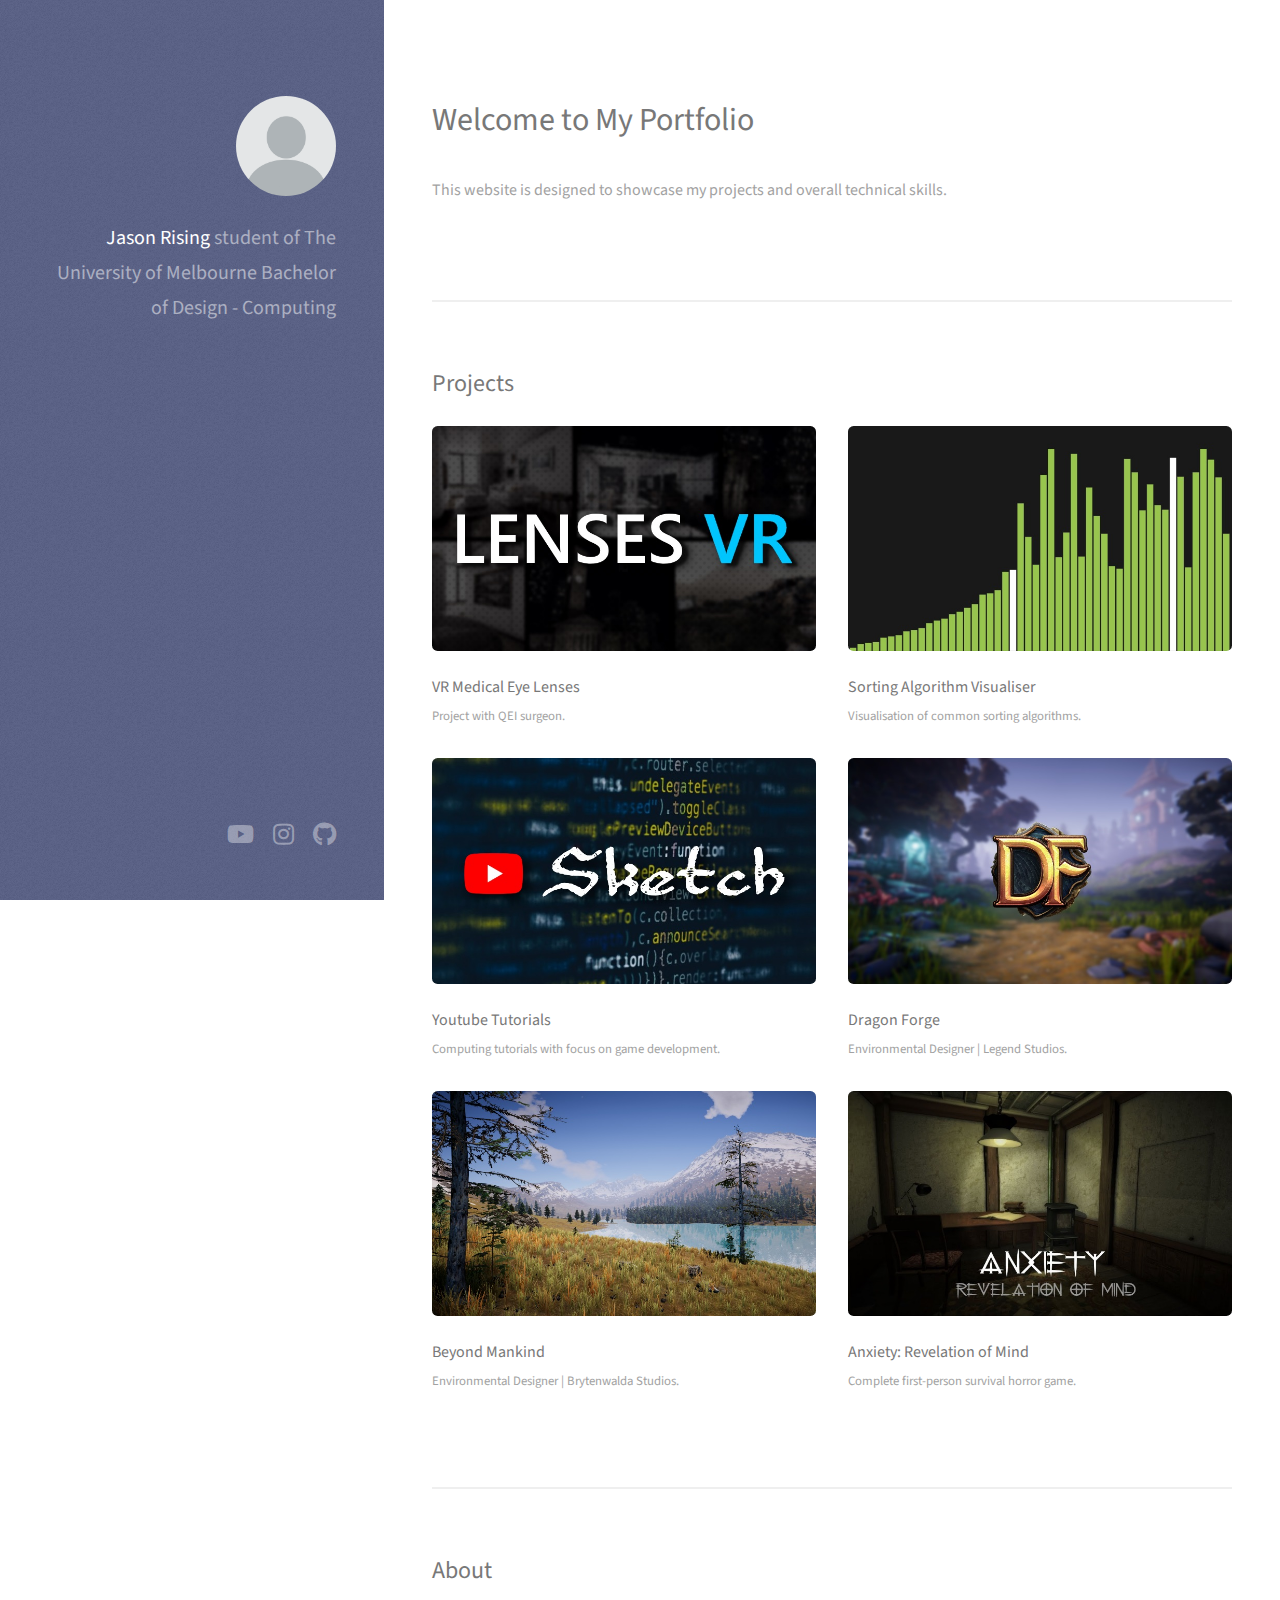
==== commit 001411fc: "Redesigned index. Fixed typos" ====
--- a/index.html
+++ b/index.html
@@ -28,9 +28,8 @@
 						<header class="major">
 							<h2>Welcome to My Portfolio</h2>
 						</header>
-						<p>This website is designed to showcase my projects and overall technical skills. You can also download my resume by clicking the button below.</p>
+						<p>This website is designed to showcase my projects and overall technical skills.</p>
 						<ul class="actions">
-							<li><a href="#" class="button">Download Resume</a></li>
 						</ul>
 					</section>
 
@@ -56,12 +55,12 @@
 							<article class="col-6 col-12-xsmall work-item">
 								<a href="project_dragonforge.html" class="image fit thumb"><img src="images/projects/dragonForge.jpg" alt="" /></a>
 								<h3>Dragon Forge</h3>
-								<p>Environmental Artist | Legend Studios.</p>
+								<p>Environmental Designer | Legend Studios.</p>
 							</article>
 							<article class="col-6 col-12-xsmall work-item">
 								<a href="project_beyondMankind.html" class="image fit thumb"><img src="images/projects/brytenwalda.jpg" alt="" /></a>
 								<h3>Beyond Mankind</h3>
-								<p>Environmental Artist | Brytenwalda Studios.</p>
+								<p>Environmental Designer | Brytenwalda Studios.</p>
 							</article>
 							<article class="col-6 col-12-xsmall work-item">
 								<a href="project_anxiety_game.html" class="image fit thumb"><img src="images/projects/anxiey_game.jpg" alt="" /></a>
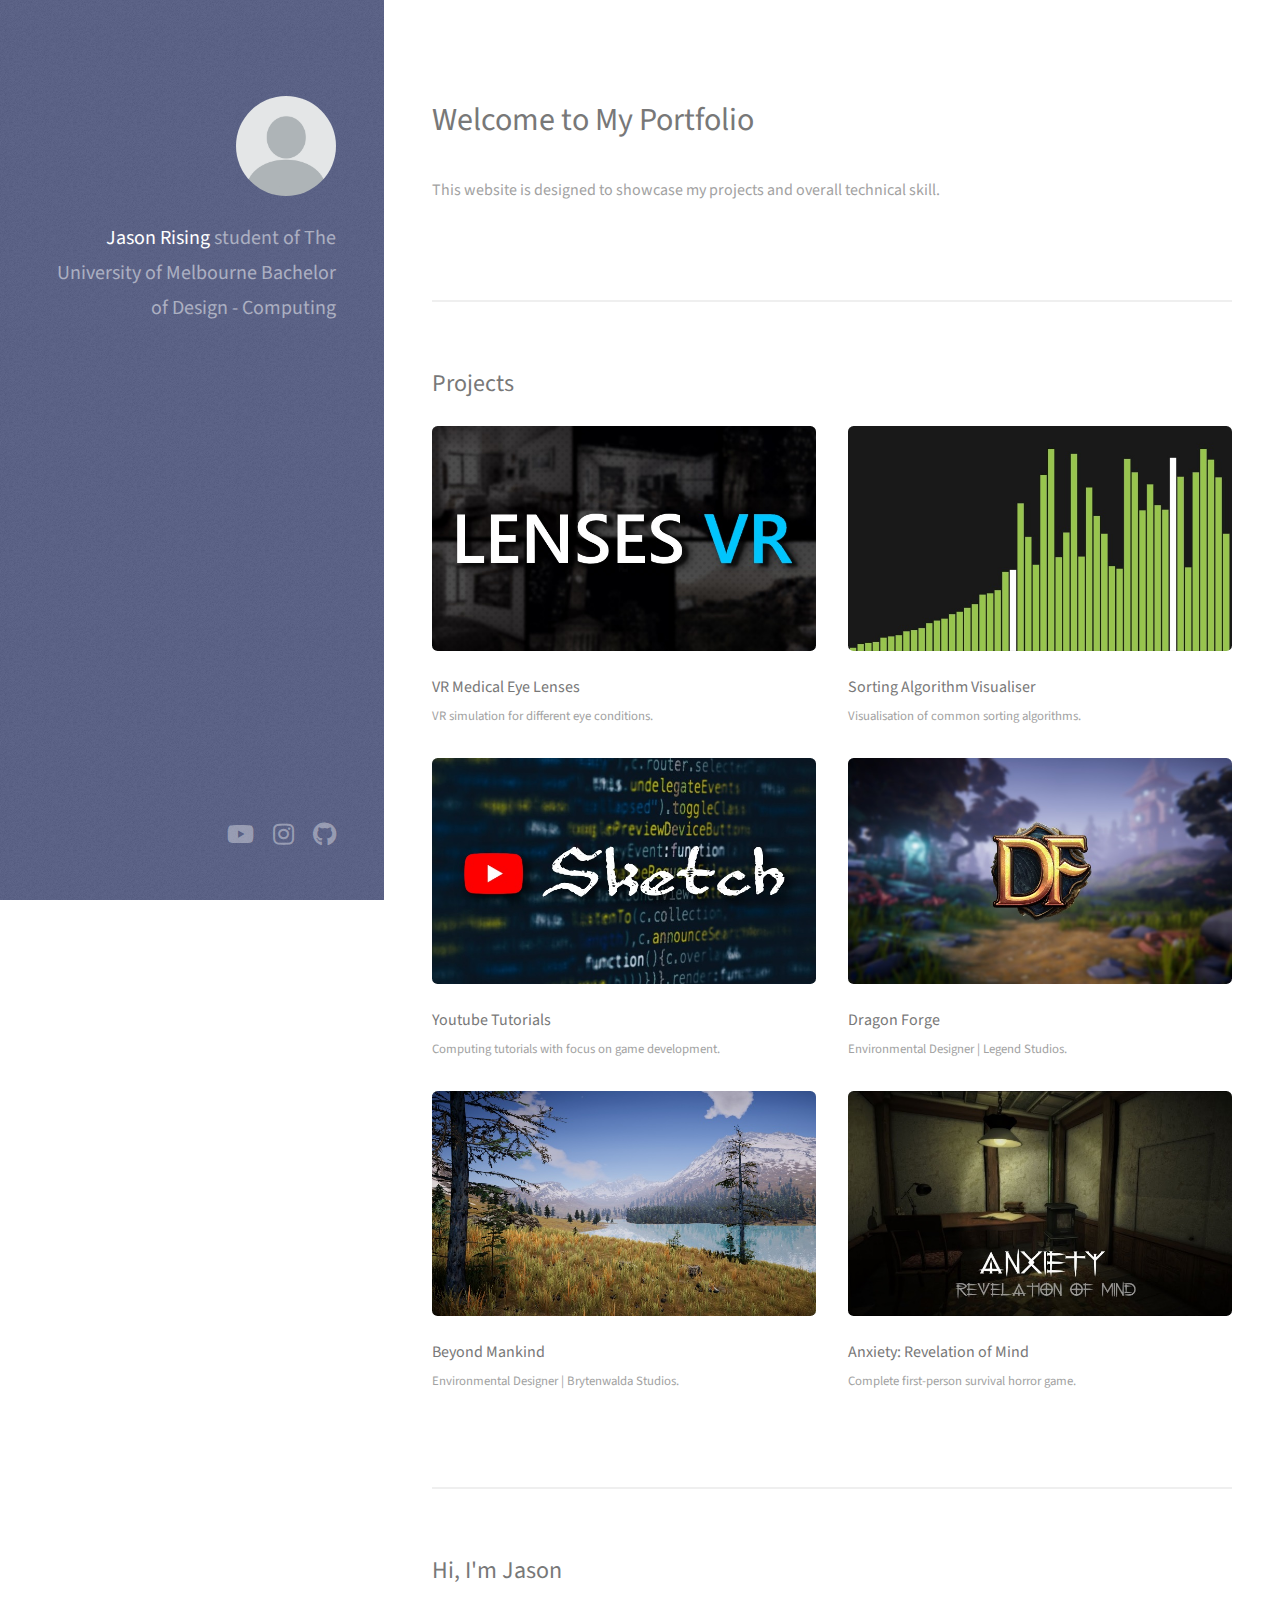
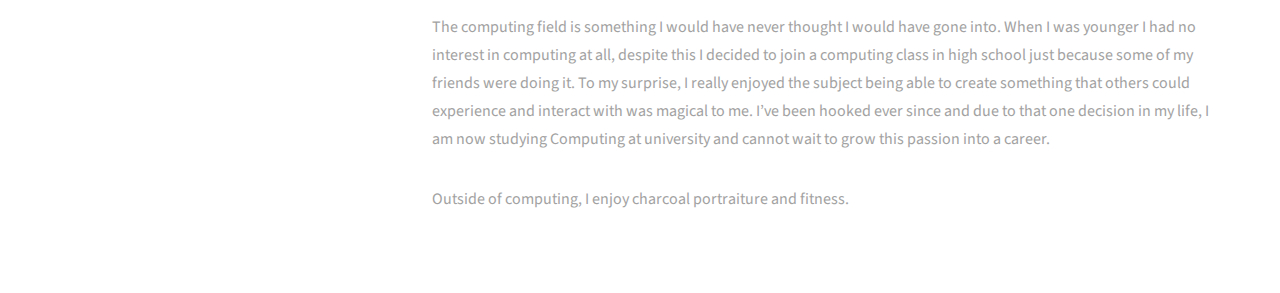
==== commit daaa85f9: "added about section, added video to showcase sorting visualiser" ====
--- a/index.html
+++ b/index.html
@@ -28,7 +28,7 @@
 						<header class="major">
 							<h2>Welcome to My Portfolio</h2>
 						</header>
-						<p>This website is designed to showcase my projects and overall technical skills.</p>
+						<p>This website is designed to showcase my projects and overall technical skill.</p>
 						<ul class="actions">
 						</ul>
 					</section>
@@ -40,7 +40,7 @@
 							<article class="col-6 col-12-xsmall work-item">
 								<a href="project_vr.html" class="image fit thumb"><img src="images/projects/lenes_vr.jpg" alt="" /></a>
 								<h3>VR Medical Eye Lenses</h3>
-								<p>Project with QEI surgeon.</p>
+								<p>VR simulation for different eye conditions.</p>
 							</article>
 							<article class="col-6 col-12-xsmall work-item">
 								<a href="project_sorting_visualiser.html" class="image fit thumb"><img src="images/projects/algorithm_visualisation.jpg" alt="" /></a>
@@ -71,8 +71,9 @@
 					</section>
 
 					<section id="three">
-						<h2>About</h2>
-						<p> </p>
+						<h2>Hi, I'm Jason</h2>
+						<p>The computing field is something I would have never thought I would have gone into. When I was younger I had no interest in computing at all, despite this I decided to join a computing class in high school just because some of my friends were doing it. To my surprise, I really enjoyed the subject being able to create something that others could experience and interact with was magical to me. I’ve been hooked ever since and due to that one decision in my life, I am now studying Computing at university and cannot wait to grow this passion into a career.</p>
+						<p>Outside of computing, I enjoy charcoal portraiture and fitness.</p>
 					</section>
 
 			</div>
--- a/assets/css/main.css
+++ b/assets/css/main.css
@@ -3291,6 +3291,11 @@
 	}
 }
 
+.grid-centre{
+	display: grid;
+	grid-template-columns: 1fr;
+}
+
 .iframe-container {
 	overflow: hidden;
 	padding-top: 56.25%;
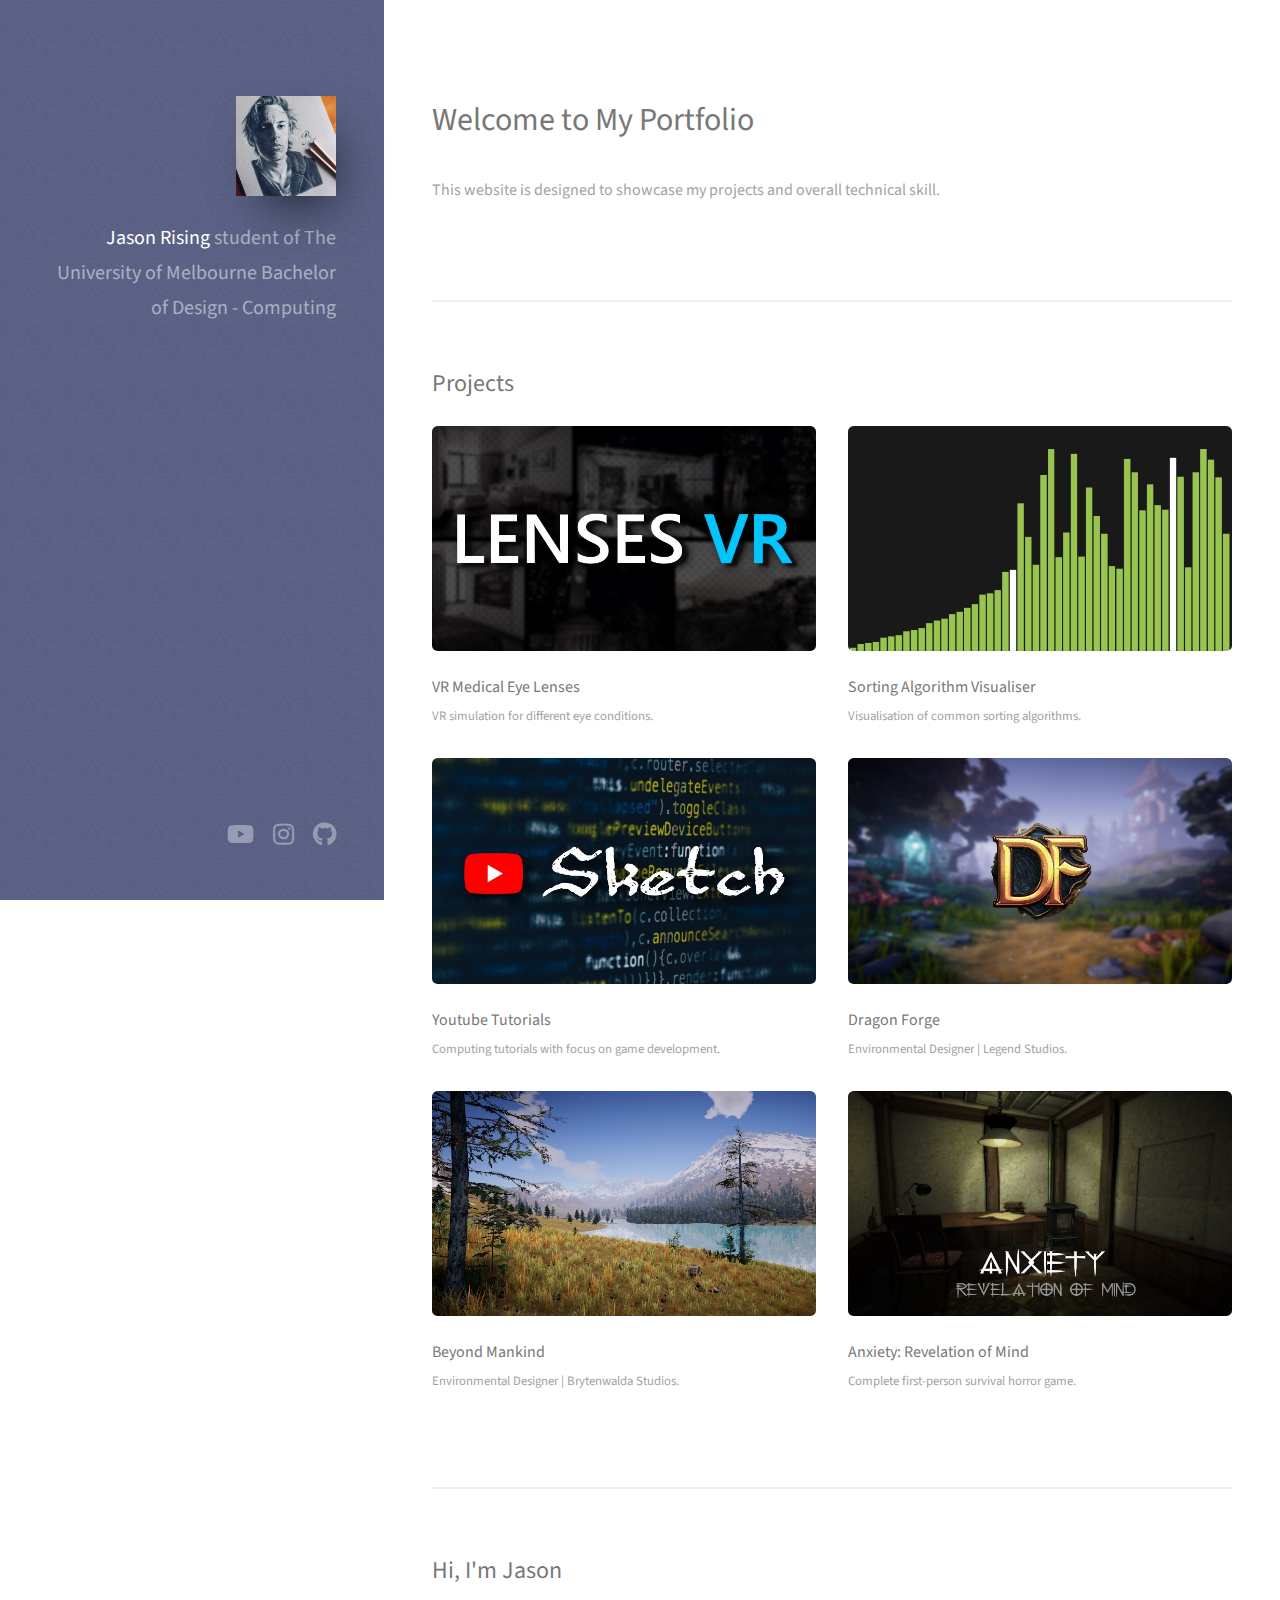
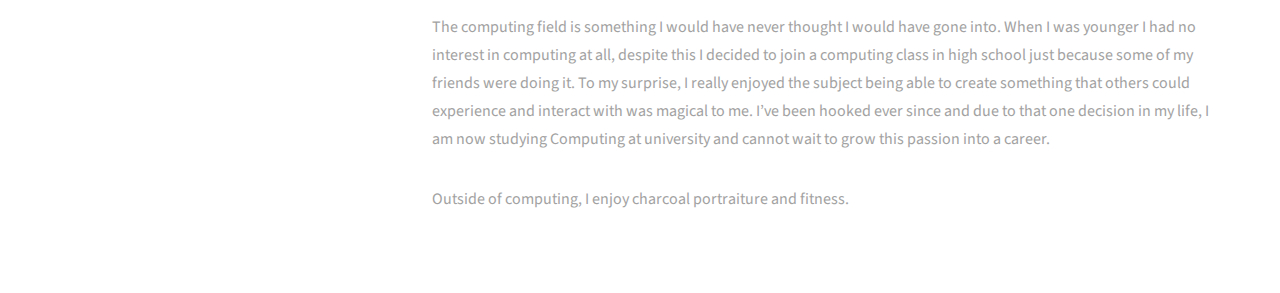
==== commit cfe62c8f: "added dragonforge screenshots and profile picture" ====
--- a/index.html
+++ b/index.html
@@ -13,7 +13,7 @@
 		<!-- Header -->
 			<header id="header">
 				<div class="inner">
-					<a href="#three" class="image avatar"><img src="images/profile.png" alt="" /></a>
+					<a href="#three" class="image avatar"><img src="images/profile.jpg" alt="" /></a>
 					<h1><strong>Jason Rising</strong> student of<br />
 					The University of Melbourne<br />
 					Bachelor of Design - Computing</h1>
--- a/assets/css/main.css
+++ b/assets/css/main.css
@@ -2143,7 +2143,10 @@
 			}
 
 			.image.avatar img {
-				border-radius: 100%;
+				border-radius: 0%;
+				-webkit-box-shadow: 12px 23px 49px -17px rgba(0,0,0,0.71);
+				-moz-box-shadow: 12px 23px 49px -17px rgba(0,0,0,0.71);
+				box-shadow: 12px 23px 49px -17px rgba(0,0,0,0.71);				
 				width: 100%;
 			}
 
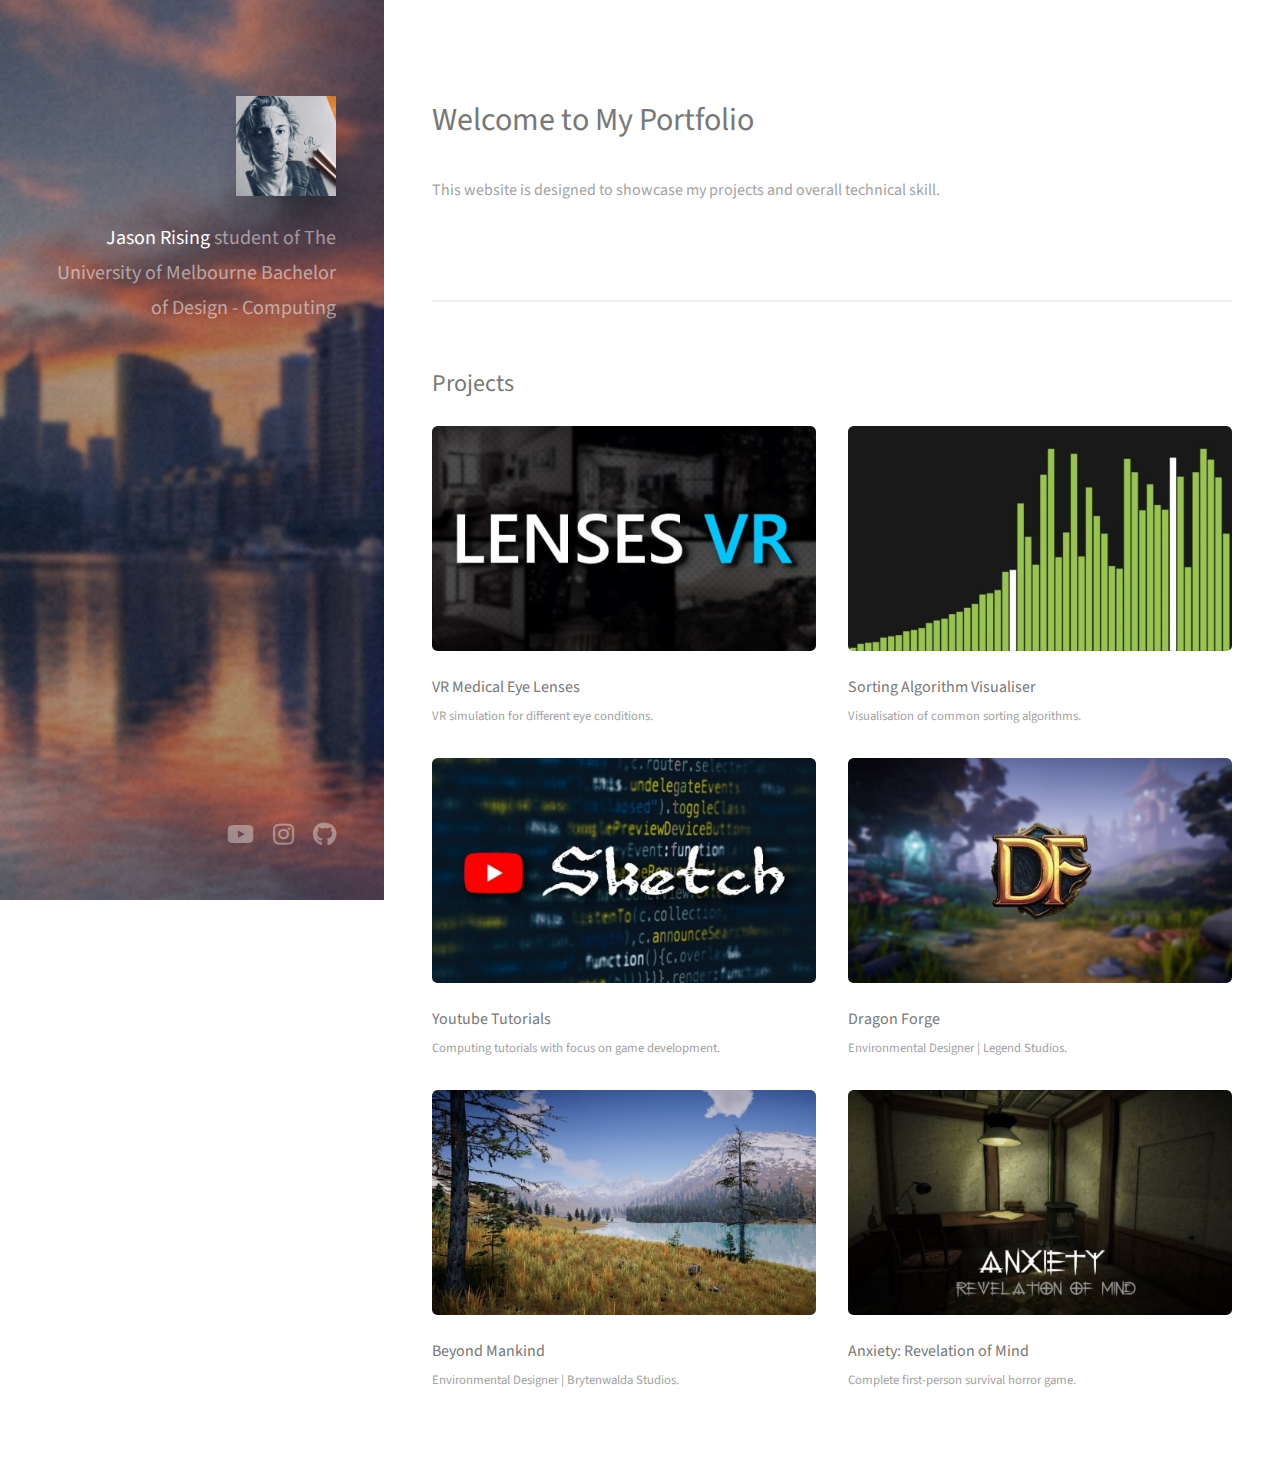
==== commit ea609327: "updated scrolling" ====
--- a/index.html
+++ b/index.html
@@ -13,7 +13,7 @@
 		<!-- Header -->
 			<header id="header">
 				<div class="inner">
-					<a href="#three" class="image avatar"><img src="images/profile.jpg" alt="" /></a>
+					<img class="image avatar" src="images/profile.jpg" alt="" />
 					<h1><strong>Jason Rising</strong> student of<br />
 					The University of Melbourne<br />
 					Bachelor of Design - Computing</h1>
@@ -69,13 +69,6 @@
 							</article>
 						</div>
 					</section>
-
-					<section id="three">
-						<h2>Hi, I'm Jason</h2>
-						<p>The computing field is something I would have never thought I would have gone into. When I was younger I had no interest in computing at all, despite this I decided to join a computing class in high school just because some of my friends were doing it. To my surprise, I really enjoyed the subject being able to create something that others could experience and interact with was magical to me. I’ve been hooked ever since and due to that one decision in my life, I am now studying Computing at university and cannot wait to grow this passion into a career.</p>
-						<p>Outside of computing, I enjoy charcoal portraiture and fitness.</p>
-					</section>
-
 			</div>
 
 		<!-- Footer -->
--- a/assets/css/main.css
+++ b/assets/css/main.css
@@ -2135,7 +2135,10 @@
 			}
 
 		.image.avatar {
-			border-radius: 100%;
+			border-radius: 0%;
+			-webkit-box-shadow: 12px 23px 49px -17px rgba(0,0,0,0.71);
+			-moz-box-shadow: 12px 23px 49px -17px rgba(0,0,0,0.71);
+			box-shadow: 12px 23px 49px -17px rgba(0,0,0,0.71);	
 		}
 
 			.image.avatar:before {
@@ -2597,10 +2600,11 @@
 		justify-content: space-between;
 		background-color: #7f8ac7;
 		background-attachment: scroll,								scroll;
-		background-image: url("images/overlay.png"), url("../../images/bg.png");
-		background-position: top left,							top left;
+		background-image: url("images/overlay.png"), url("../../images/bg.jpg");
+		background-position: center,							top left;
 		background-repeat: repeat,								no-repeat;
-		background-size: cover,								fill; /*orignal 250%*/
+		background-size: cover,								250%; /*orignal 250%*/
+		object-fit: fill;
 		color: rgba(255, 255, 255, 0.5);
 		height: 100%;
 		left: 0;
